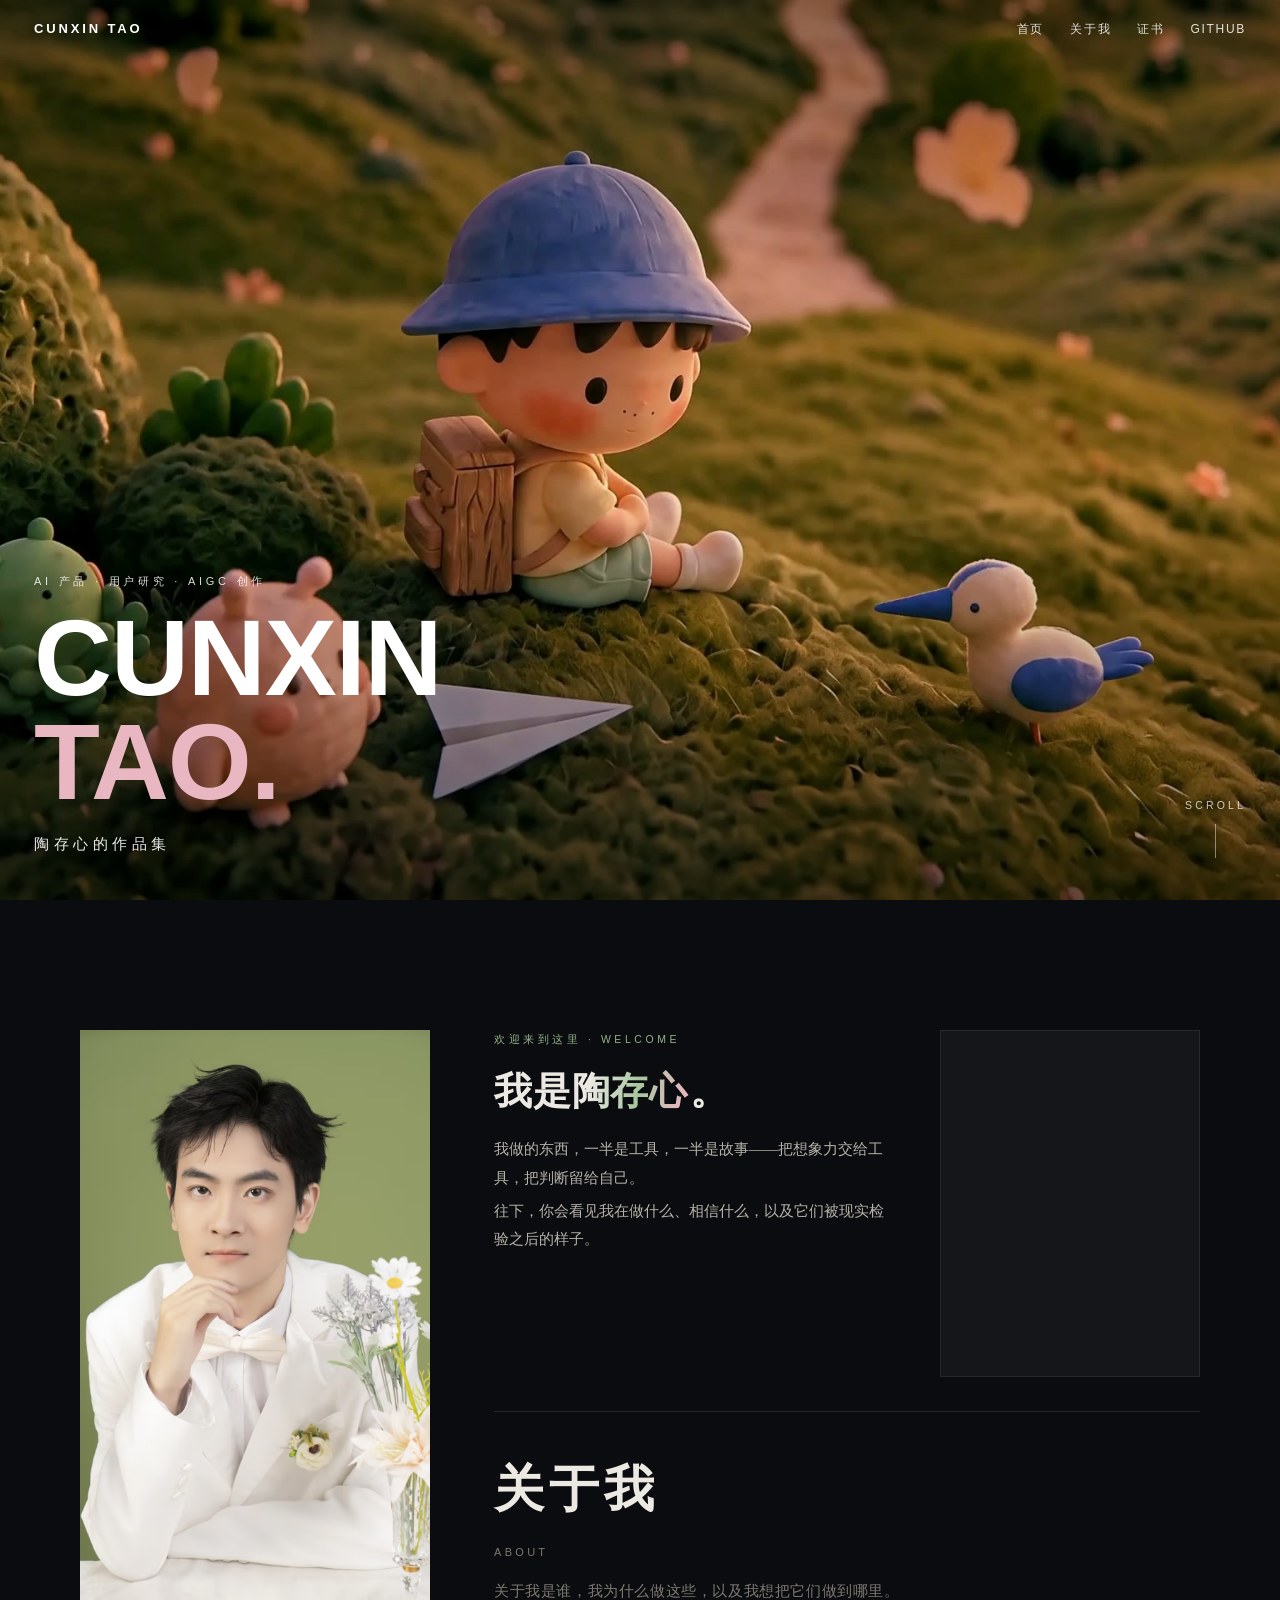
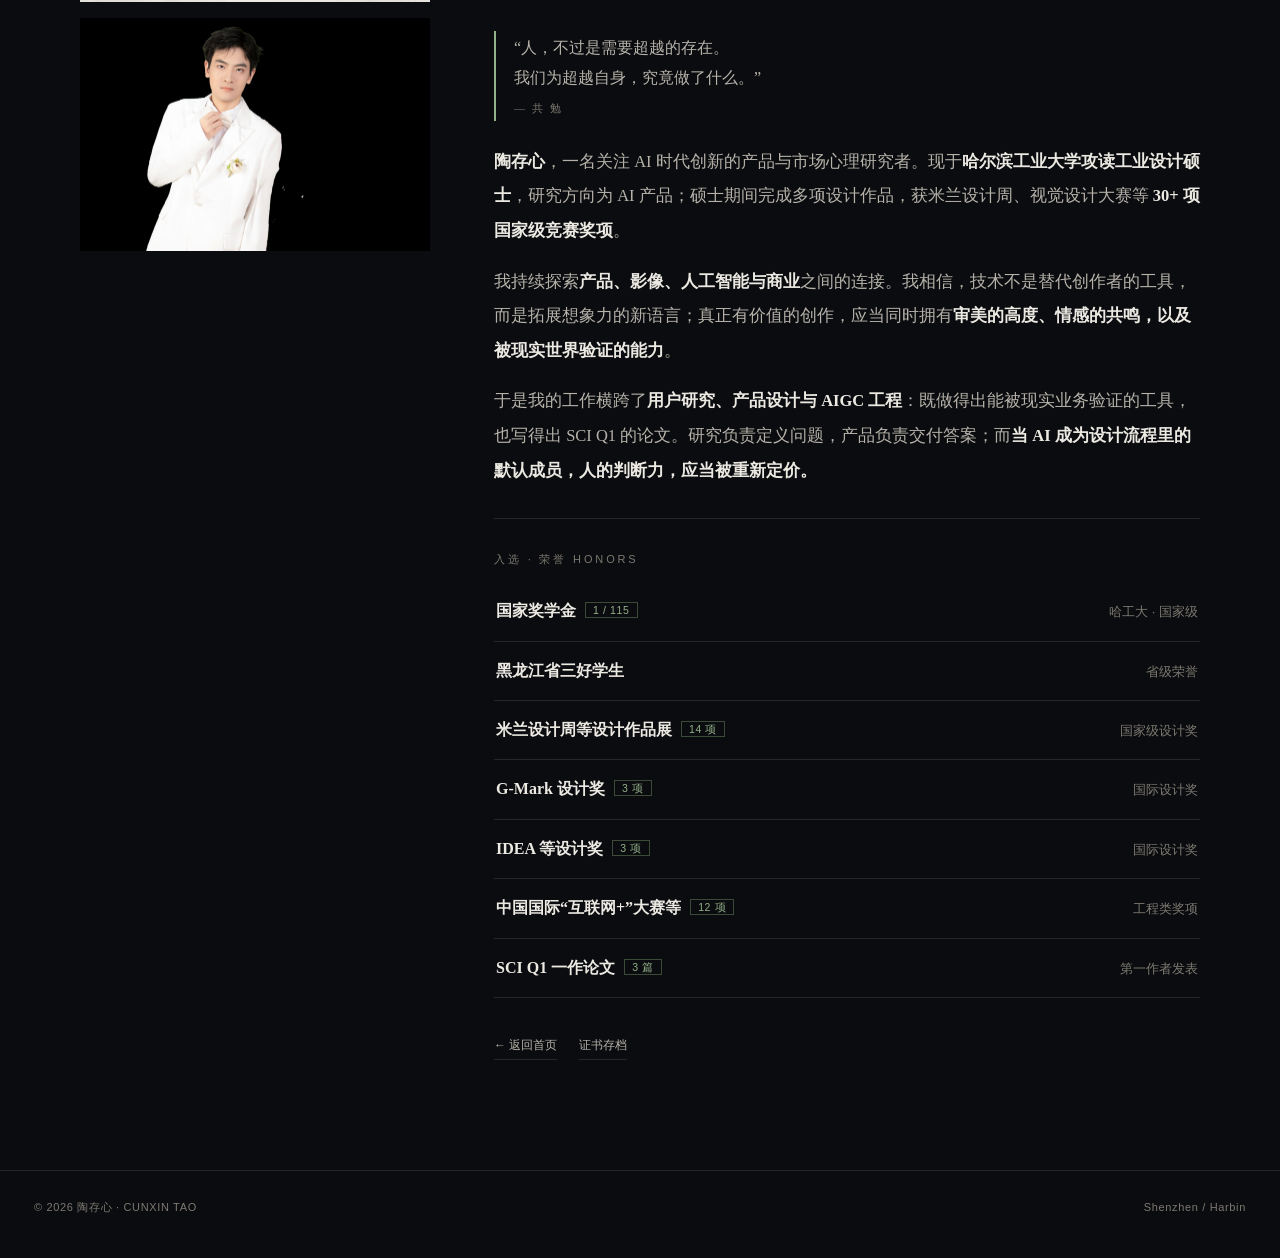
==== about.html @ a313ddc1 "Artistic welcome typography with gradient name" ====
<!DOCTYPE html>
<html lang="zh-CN">
<head>
<meta charset="UTF-8">
<meta name="viewport" content="width=device-width, initial-scale=1.0">
<title>陶存心的作品集 · CUNXIN TAO</title>
<meta name="description" content="陶存心 · AI 产品 · 用户研究 · AIGC 创作 — 哈工大工业设计硕士在读 · 腾讯 IEG">
<style>
  :root {
    --bg: #0b0c0f;
    --ink: #ece9e3;
    --soft: #b6b2aa;
    --muted: #7d7971;
    --line: #26262b;
    --green: #93b189;
    --pink: #e9b7c1;
    --serif: "Noto Serif SC", "Songti SC", "STSong", "SimSun", serif;
    --sans: -apple-system, BlinkMacSystemFont, "Segoe UI", "Helvetica Neue", "PingFang SC", "Microsoft YaHei", sans-serif;
  }
  * { margin:0; padding:0; box-sizing:border-box; }
  html { scroll-behavior:smooth; }
  body { background: var(--bg); color: var(--ink); font-family: var(--serif); font-size: 15px; line-height: 1.9; -webkit-font-smoothing: antialiased; }
  a { color: inherit; text-decoration: none; }
  img { display:block; max-width:100%; }

  /* ---------- 导航 ---------- */
  .nav {
    position: fixed; top:0; left:0; right:0; z-index: 50;
    display:flex; align-items:center; justify-content:space-between;
    padding: 0 34px; height: 58px;
    color: #fff; transition: background .35s, color .35s, box-shadow .35s;
  }
  .nav .logo { font-family: var(--sans); font-size: 13px; font-weight: 700; letter-spacing: .22em; }
  .nav .menu { display:flex; gap: 26px; font-family: var(--sans); font-size: 12px; letter-spacing: .14em; }
  .nav .menu a { opacity:.85; transition: opacity .2s; }
  .nav .menu a:hover { opacity:1; }
  .nav.solid { background: rgba(11,12,15,.86); color: #fff; box-shadow: 0 1px 0 var(--line); backdrop-filter: blur(8px); }

  /* ---------- 封面 ---------- */
  .cover { position: relative; height: 100vh; min-height: 560px; overflow: hidden; background: #101210; }
  .cover video { position:absolute; inset:0; width:100%; height:100%; object-fit:cover; }
  .cover .scrim { position:absolute; inset:0; background: linear-gradient(180deg, rgba(0,0,0,.34) 0%, rgba(0,0,0,0) 30%, rgba(0,0,0,0) 55%, rgba(0,0,0,.44) 100%); }
  .cover-inner { position:absolute; left: 34px; bottom: 42px; color:#fff; z-index:2; }
  .cover-kicker { font-family: var(--sans); font-size: 11px; letter-spacing: .34em; opacity:.85; margin-bottom: 14px; }
  .cover-name { font-family: var(--sans); font-weight: 900; font-size: clamp(52px, 9vw, 108px); line-height: .96; letter-spacing: -.01em; text-transform: uppercase; }
  .cover-name .l2 { display:block; color: var(--pink); }
  .cover-sub { font-family: var(--serif); font-size: 15px; letter-spacing: .3em; margin-top: 16px; opacity:.92; }
  .cover-scroll {
    position:absolute; right: 34px; bottom: 42px; z-index:2; color:#fff;
    font-family: var(--sans); font-size: 10.5px; letter-spacing: .3em; opacity:.75;
    display:flex; flex-direction:column; align-items:center; gap:8px;
  }
  .cover-scroll::after { content:""; width:1px; height:34px; background:rgba(255,255,255,.6); animation: drop 1.8s ease-in-out infinite; }
  @keyframes drop { 0%{transform:scaleY(.2);transform-origin:top} 50%{transform:scaleY(1)} 100%{transform:scaleY(.2);transform-origin:bottom} }

  /* ---------- 关于区 ---------- */
  .about { padding: 130px 48px 110px; }
  .wrap { max-width: 1120px; margin: 0 auto; display: grid; grid-template-columns: 350px 1fr; gap: 64px; align-items: start; }

  .photos { display:flex; flex-direction:column; gap: 16px; }
  .photo { width:100%; overflow:hidden; background:#15161a; }
  .photo img, .photo video { width:100%; height:100%; object-fit:cover; }
  .photo--main { aspect-ratio: 3 / 4.9; }
  .photo--sub { aspect-ratio: 3 / 2; }
  .photo--slot { aspect-ratio: 3 / 3.6; border:1px dashed #34353c; background:#121317;
    display:flex; flex-direction:column; align-items:center; justify-content:center; gap:6px; color:var(--muted); }
  .photo--slot .plus { font-family: var(--sans); font-size: 22px; font-weight:300; color:#565a63; }
  .photo--slot .tip { font-family: var(--sans); font-size: 10px; letter-spacing:.16em; }

  .intro-top { display:flex; gap:44px; align-items:flex-start; margin-bottom: 34px; }
  .figure { width:260px; aspect-ratio:3/4; object-fit:cover; flex-shrink:0;
    border:1px solid var(--line); background:#15161a; display:block; }
  .avatar { width: 260px; flex-shrink:0; border:1px solid var(--line); background:#15161a; }
  video.avatar { display:block; aspect-ratio:3/4; object-fit:cover; }
  .welcome { font-family:var(--serif); color:var(--ink); }
  .welcome .hi { font-family:var(--sans); font-size:10.5px; letter-spacing:.34em;
    color:var(--green); margin-bottom:18px; }
  .welcome .me { font-size:clamp(28px,3vw,38px); font-weight:700; line-height:1.25;
    letter-spacing:.02em; margin-bottom:20px; }
  .welcome .me .name {
    background:linear-gradient(100deg,#ece9e3 15%,#a8c69e 55%,#e9b7c1 95%);
    -webkit-background-clip:text; background-clip:text;
    -webkit-text-fill-color:transparent; color:transparent; padding-right:2px; }
  .brief { margin-top:10px; font-size: 14.5px; color: var(--soft); line-height: 1.95; }
  .brief + .brief { margin-top: 5px; }

  .rule { border:0; border-top:1px solid var(--line); margin: 30px 0; }

  .about-title { font-size: 50px; font-weight:700; letter-spacing:.1em; }
  .about-sub { font-family:var(--sans); font-size:11px; letter-spacing:.3em; color:var(--muted); text-transform:uppercase; margin-top:5px; }
  .about-lede { font-size: 15px; color: var(--muted); letter-spacing: .04em; margin-top: 14px; }
  .quote { margin: 26px 0 24px; padding: 2px 0 2px 18px; border-left:2px solid var(--green); color: var(--soft); font-size: 16px; line-height: 1.85; }
  .quote small { display:block; margin-top:6px; font-size:11px; letter-spacing:.2em; color:var(--muted); }
  .body p { font-size: 16.5px; color: var(--soft); line-height: 2.1; }
  .body p + p { margin-top: 16px; }
  .body strong { font-weight:700; color: var(--ink); }

  .honors-head { font-family:var(--sans); font-size:11px; letter-spacing:.26em; color:var(--muted); margin-bottom:12px; }
  .honor { display:flex; justify-content:space-between; align-items:baseline; gap:18px; padding:14px 2px; border-bottom:1px solid var(--line); font-size:16px; }
  .honor:first-of-type { border-top:1px solid var(--line); }
  .honor .name b { font-weight:700; }
  .honor .name small { font-family:var(--sans); font-size:10.5px; color:var(--green); border:1px solid #3c4a38; padding:1px 7px; margin-left:9px; letter-spacing:.06em; vertical-align:2px; white-space:nowrap; }
  .honor .meta { font-family:var(--sans); font-size:13px; color:var(--muted); white-space:nowrap; }

  .links { margin-top: 36px; display:flex; gap:22px; font-family:var(--sans); font-size:12px; }
  .links a { color:var(--soft); border-bottom:1px solid var(--line); padding-bottom:2px; transition:color .2s,border-color .2s; }
  .links a:hover { color:var(--green); border-color:var(--green); }

  footer { padding: 26px 34px 40px; font-family:var(--sans); font-size:11px; color:var(--muted);
    display:flex; justify-content:space-between; letter-spacing:.06em; border-top:1px solid var(--line); }

  @media (max-width: 860px) {
    .wrap { grid-template-columns: 1fr; }
    .photos { flex-direction:row; }
    .photos .photo, .photos .photo--slot { flex:1; }
    .nav { padding: 0 20px; }
    .cover-inner { left:20px; bottom:34px; }
    .cover-scroll { display:none; }
    footer { flex-direction:column; gap:6px; }
  }
</style>
</head>
<body>

<!-- 导航 -->
<nav class="nav" id="nav">
  <a class="logo" href="#top">CUNXIN TAO</a>
  <div class="menu">
    <a href="index.html">首页</a>
    <a href="#about">关于我</a>
    <a href="certificates/">证书</a>
    <a href="https://github.com/cunxintao-hub" target="_blank" rel="noopener">GITHUB</a>
  </div>
</nav>

<!-- 封面：全屏视频 -->
<header class="cover" id="top">
  <video src="assets/hero.mp4" poster="assets/hero-poster.jpg" autoplay muted loop playsinline preload="metadata"></video>
  <div class="scrim"></div>
  <div class="cover-inner">
    <p class="cover-kicker">AI 产品 · 用户研究 · AIGC 创作</p>
    <h1 class="cover-name">Cunxin<span class="l2">Tao.</span></h1>
    <p class="cover-sub">陶存心的作品集</p>
  </div>
  <div class="cover-scroll">SCROLL</div>
</header>

<!-- 关于我 -->
<section class="about" id="about">
  <div class="wrap">

    <!-- 左：窄图列 -->
    <aside class="photos">
      <figure class="photo photo--main">
        <img src="assets/about-portrait.jpg?v=2" alt="陶存心">
      </figure>
      <figure class="photo photo--sub">
        <img src="assets/about-portrait-2.jpg" alt="陶存心">
      </figure>
    </aside>

    <!-- 右：内容 -->
    <main>
      <div class="intro-top">
        <div class="welcome">
          <p class="hi">欢迎来到这里 · WELCOME</p>
          <p class="me">我是<span class="name">陶存心</span>。</p>
          <p class="brief">我做的东西，一半是工具，一半是故事——把想象力交给工具，把判断留给自己。</p>
          <p class="brief">往下，你会看见我在做什么、相信什么，以及它们被现实检验之后的样子。</p>
        </div>
        <video class="figure" src="assets/avatar.mp4" autoplay muted loop playsinline preload="metadata"></video>
      </div>

      <hr class="rule">

      <h2 class="about-title">关于我</h2>
      <p class="about-sub">About</p>
      <p class="about-lede">关于我是谁，我为什么做这些，以及我想把它们做到哪里。</p>

      <blockquote class="quote">
        “人，不过是需要超越的存在。<br>我们为超越自身，究竟做了什么。”
        <small>— 共 勉</small>
      </blockquote>

      <div class="body">
        <p><strong>陶存心</strong>，一名关注 AI 时代创新的产品与市场心理研究者。现于<strong>哈尔滨工业大学攻读工业设计硕士</strong>，研究方向为 AI 产品；硕士期间完成多项设计作品，获米兰设计周、视觉设计大赛等 <strong>30+ 项国家级竞赛奖项</strong>。</p>
        <p>我持续探索<strong>产品、影像、人工智能与商业</strong>之间的连接。我相信，技术不是替代创作者的工具，而是拓展想象力的新语言；真正有价值的创作，应当同时拥有<strong>审美的高度、情感的共鸣，以及被现实世界验证的能力</strong>。</p>
        <p>于是我的工作横跨了<strong>用户研究、产品设计与 AIGC 工程</strong>：既做得出能被现实业务验证的工具，也写得出 SCI Q1 的论文。研究负责定义问题，产品负责交付答案；而<strong>当 AI 成为设计流程里的默认成员，人的判断力，应当被重新定价。</strong></p>
      </div>

      <hr class="rule">

      <p class="honors-head">入选 · 荣誉 HONORS</p>
      <div class="honor"><span class="name"><b>国家奖学金</b><small>1 / 115</small></span><span class="meta">哈工大 · 国家级</span></div>
      <div class="honor"><span class="name"><b>黑龙江省三好学生</b></span><span class="meta">省级荣誉</span></div>
      <div class="honor"><span class="name"><b>米兰设计周等设计作品展</b><small>14 项</small></span><span class="meta">国家级设计奖</span></div>
      <div class="honor"><span class="name"><b>G-Mark 设计奖</b><small>3 项</small></span><span class="meta">国际设计奖</span></div>
      <div class="honor"><span class="name"><b>IDEA 等设计奖</b><small>3 项</small></span><span class="meta">国际设计奖</span></div>
      <div class="honor"><span class="name"><b>中国国际“互联网+”大赛等</b><small>12 项</small></span><span class="meta">工程类奖项</span></div>
      <div class="honor"><span class="name"><b>SCI Q1 一作论文</b><small>3 篇</small></span><span class="meta">第一作者发表</span></div>

      <div class="links">
        <a href="index.html">← 返回首页</a>
        <a href="certificates/">证书存档</a>
      </div>
    </main>
  </div>
</section>

<footer>
  <span>© 2026 陶存心 · CUNXIN TAO</span>
  <span>Shenzhen / Harbin</span>
</footer>

<script>
  // 封面滚动后导航变实色
  var nav = document.getElementById('nav');
  function onScroll() {
    var coverH = document.getElementById('top').offsetHeight - 70;
    nav.classList.toggle('solid', window.scrollY > coverH);
  }
  document.addEventListener('scroll', onScroll, { passive: true });
  onScroll();
</script>
</body>
</html>
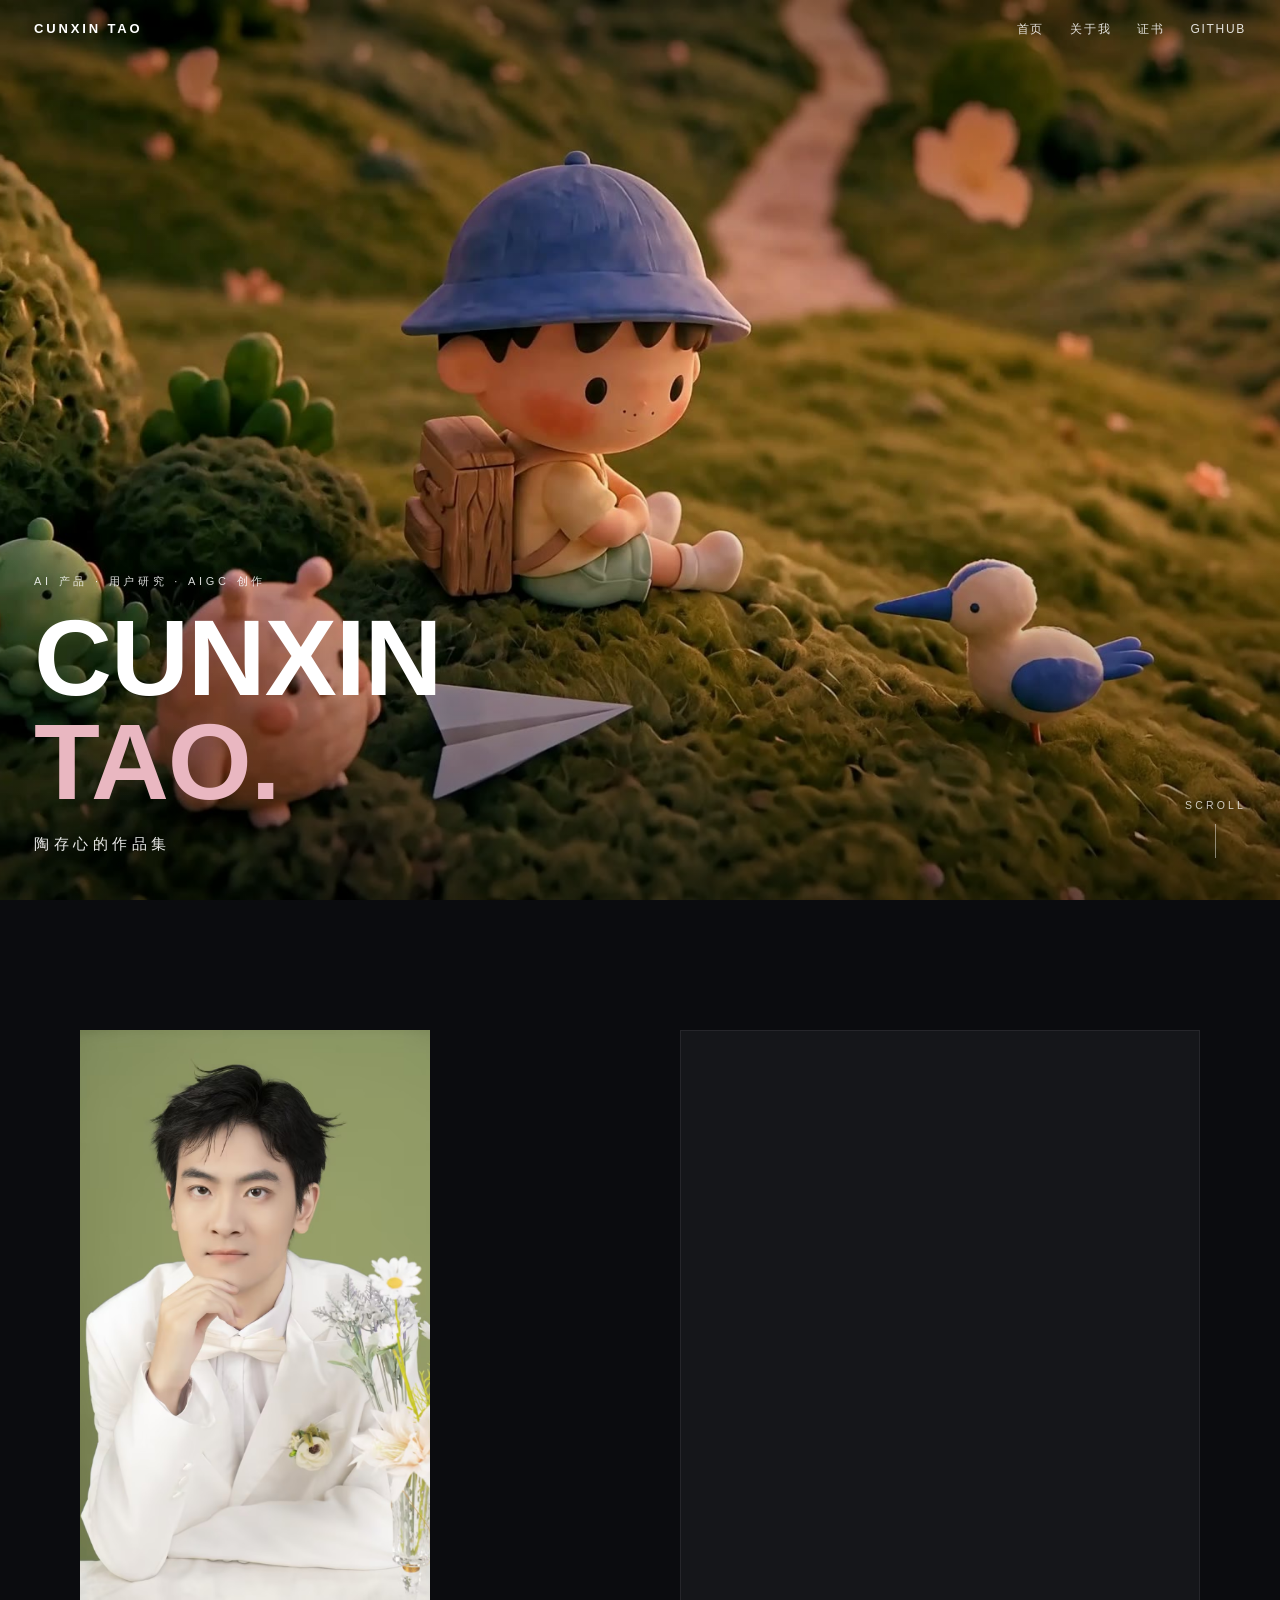
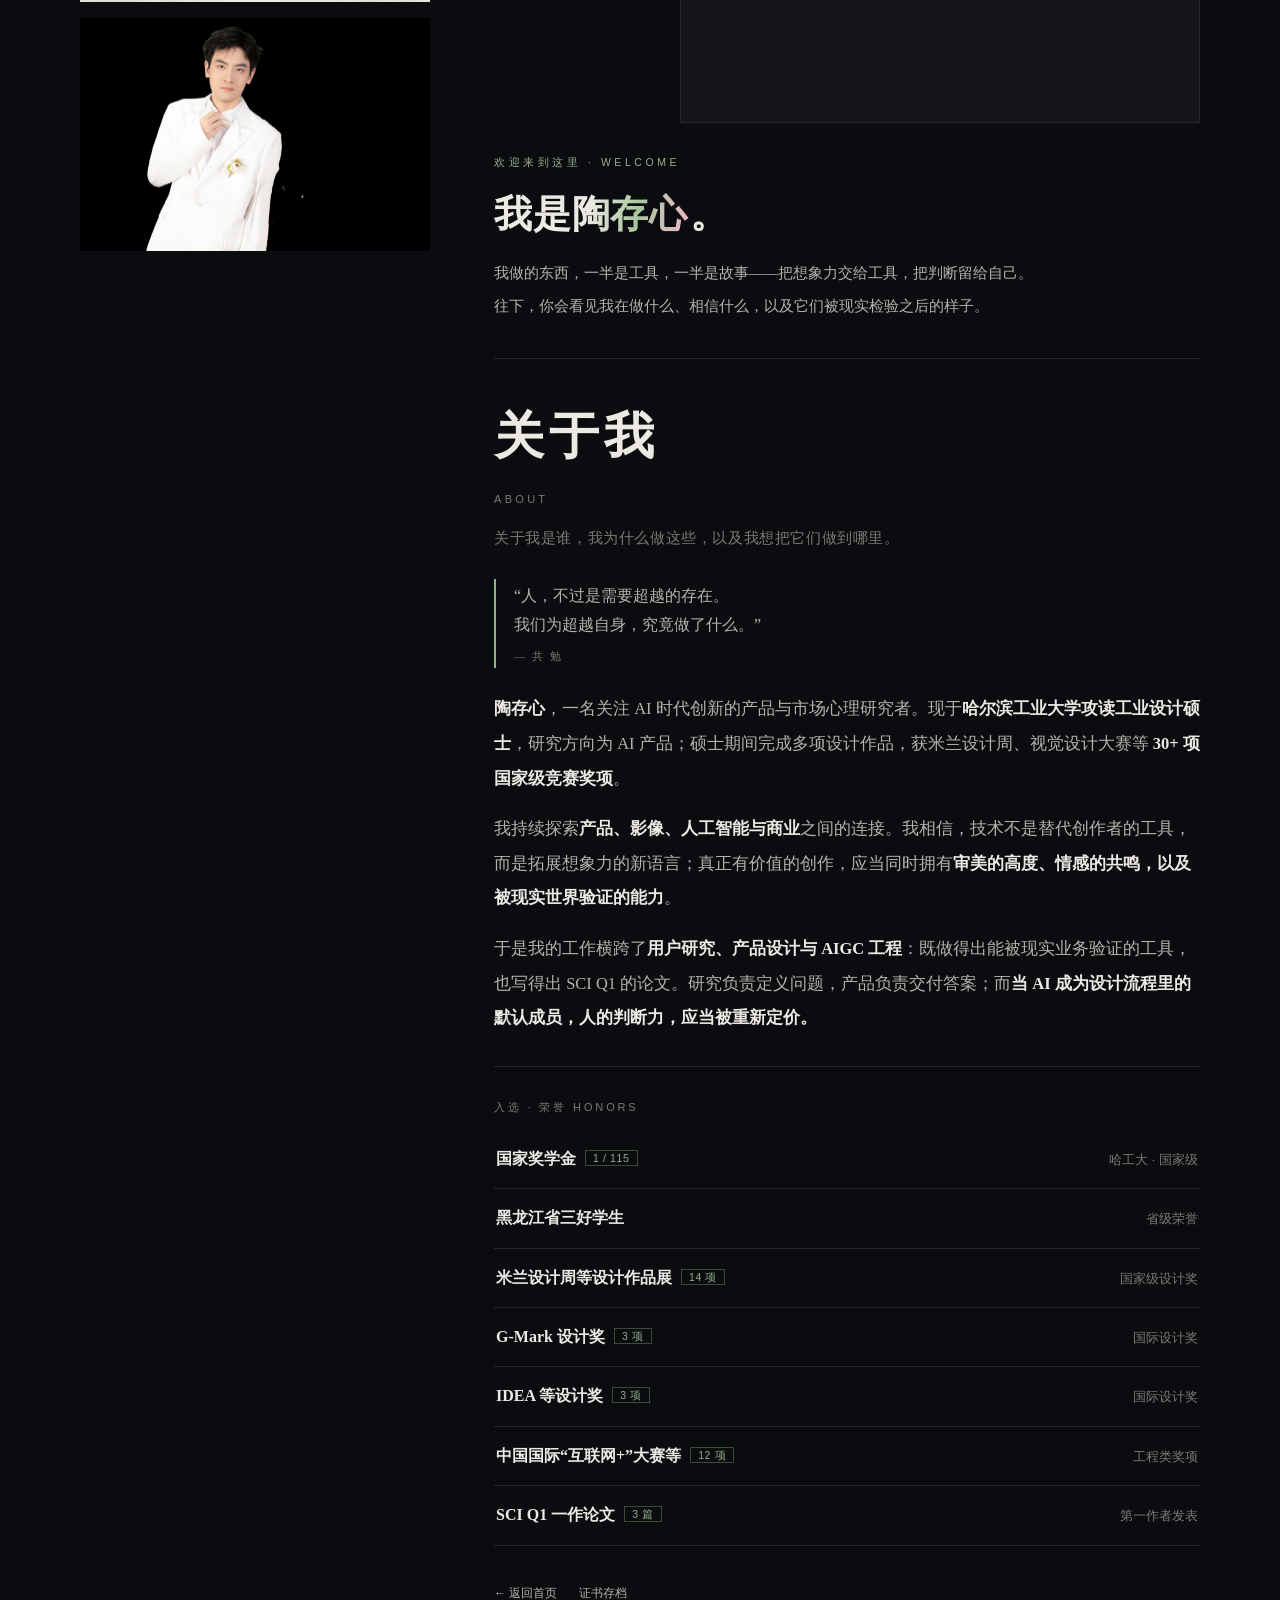
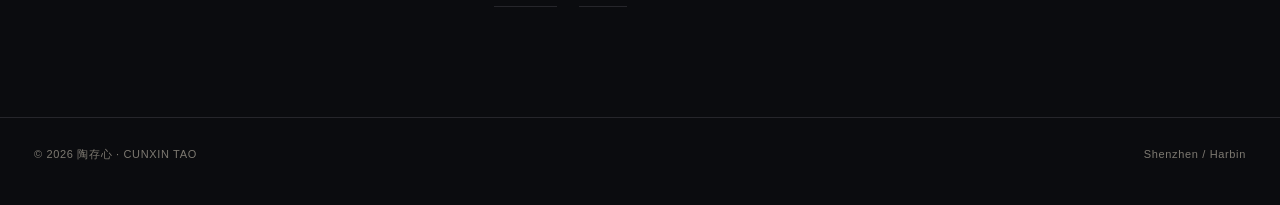
==== commit 9aeb129e: "Enlarge character video to 520px as intro visual" ====
--- a/about.html
+++ b/about.html
@@ -67,9 +67,9 @@
   .photo--slot .plus { font-family: var(--sans); font-size: 22px; font-weight:300; color:#565a63; }
   .photo--slot .tip { font-family: var(--sans); font-size: 10px; letter-spacing:.16em; }
 
-  .intro-top { display:flex; gap:44px; align-items:flex-start; margin-bottom: 34px; }
-  .figure { width:260px; aspect-ratio:3/4; object-fit:cover; flex-shrink:0;
-    border:1px solid var(--line); background:#15161a; display:block; }
+  .intro-top { display:flex; flex-direction:column; margin-bottom: 38px; }
+  .figure { width:520px; max-width:100%; align-self:flex-end; aspect-ratio:3/4; object-fit:cover;
+    border:1px solid var(--line); background:#15161a; display:block; margin-bottom:30px; }
   .avatar { width: 260px; flex-shrink:0; border:1px solid var(--line); background:#15161a; }
   video.avatar { display:block; aspect-ratio:3/4; object-fit:cover; }
   .welcome { font-family:var(--serif); color:var(--ink); }
@@ -162,13 +162,13 @@
     <!-- 右：内容 -->
     <main>
       <div class="intro-top">
+        <video class="figure" src="assets/avatar.mp4" autoplay muted loop playsinline preload="metadata"></video>
         <div class="welcome">
           <p class="hi">欢迎来到这里 · WELCOME</p>
           <p class="me">我是<span class="name">陶存心</span>。</p>
           <p class="brief">我做的东西，一半是工具，一半是故事——把想象力交给工具，把判断留给自己。</p>
           <p class="brief">往下，你会看见我在做什么、相信什么，以及它们被现实检验之后的样子。</p>
         </div>
-        <video class="figure" src="assets/avatar.mp4" autoplay muted loop playsinline preload="metadata"></video>
       </div>
 
       <hr class="rule">
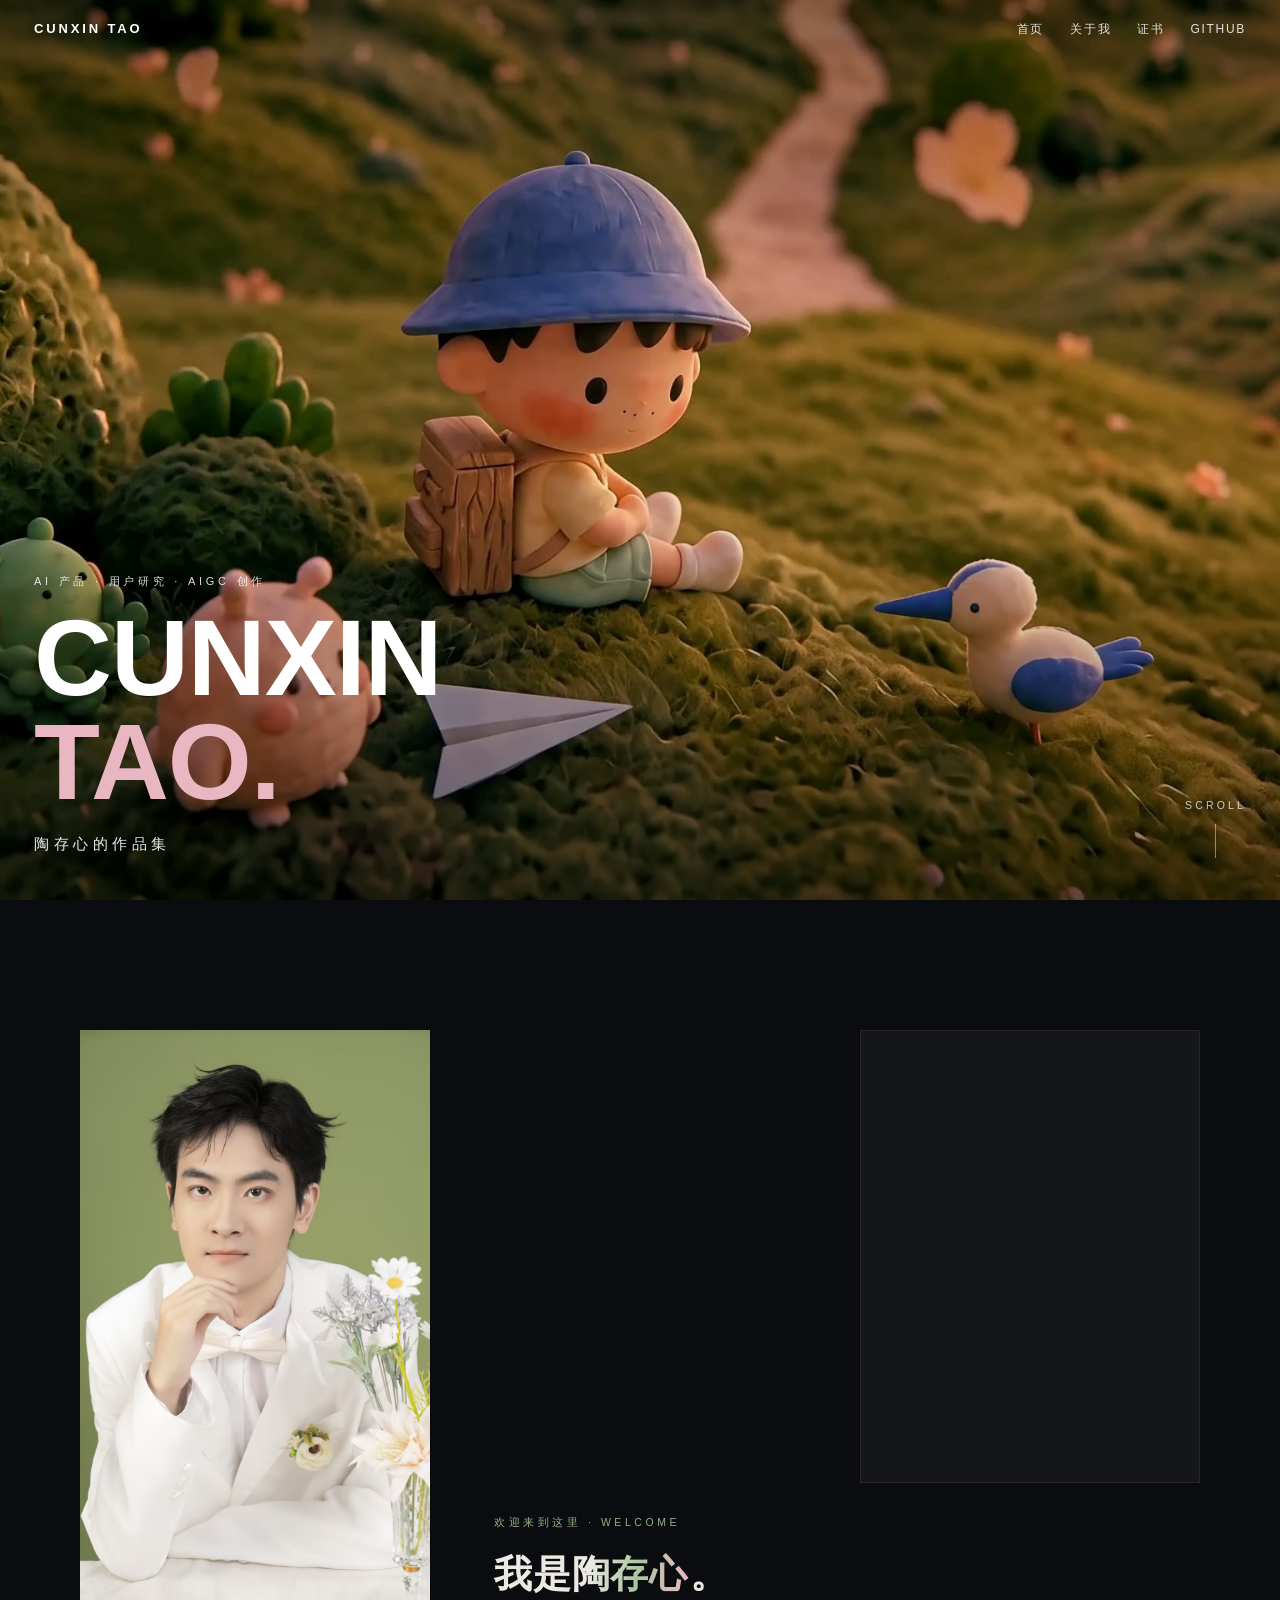
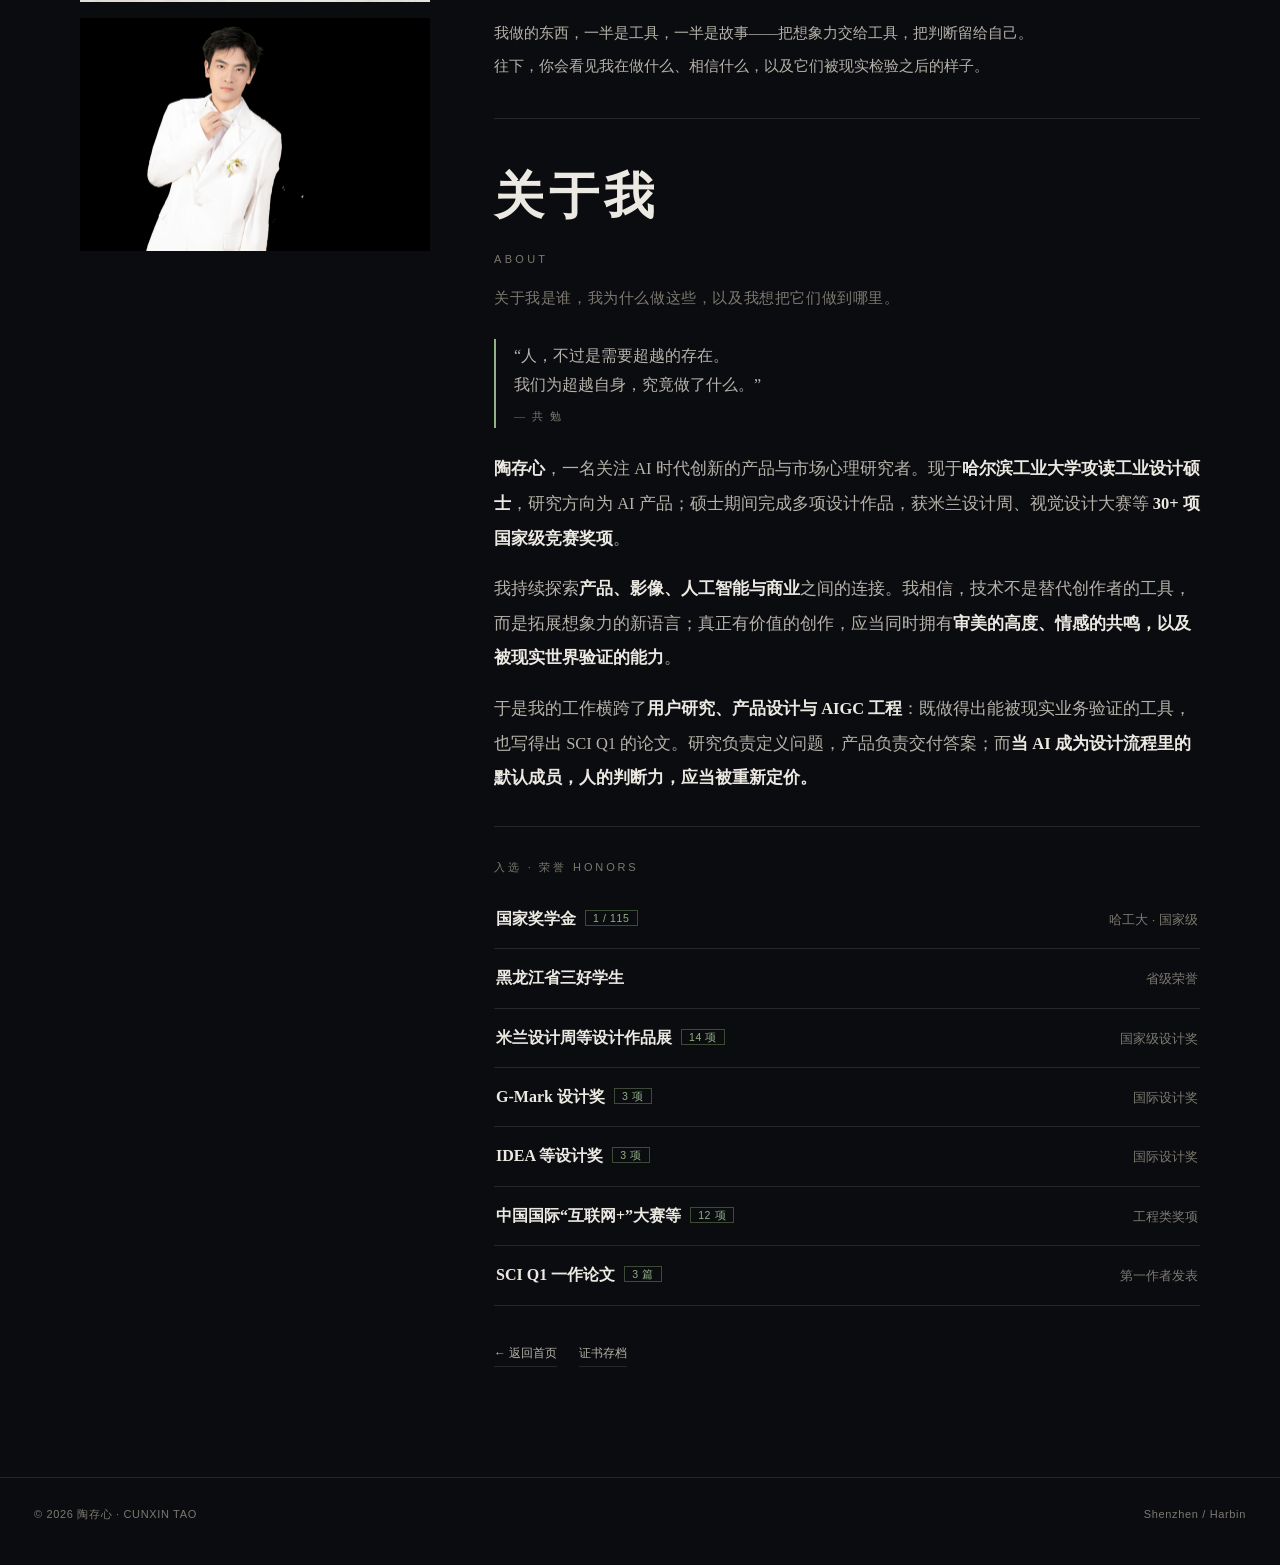
==== commit bce5f21c: "Reduce character video size to 340px" ====
--- a/about.html
+++ b/about.html
@@ -68,7 +68,7 @@
   .photo--slot .tip { font-family: var(--sans); font-size: 10px; letter-spacing:.16em; }
 
   .intro-top { display:flex; flex-direction:column; margin-bottom: 38px; }
-  .figure { width:520px; max-width:100%; align-self:flex-end; aspect-ratio:3/4; object-fit:cover;
+  .figure { width:340px; max-width:100%; align-self:flex-end; aspect-ratio:3/4; object-fit:cover;
     border:1px solid var(--line); background:#15161a; display:block; margin-bottom:30px; }
   .avatar { width: 260px; flex-shrink:0; border:1px solid var(--line); background:#15161a; }
   video.avatar { display:block; aspect-ratio:3/4; object-fit:cover; }
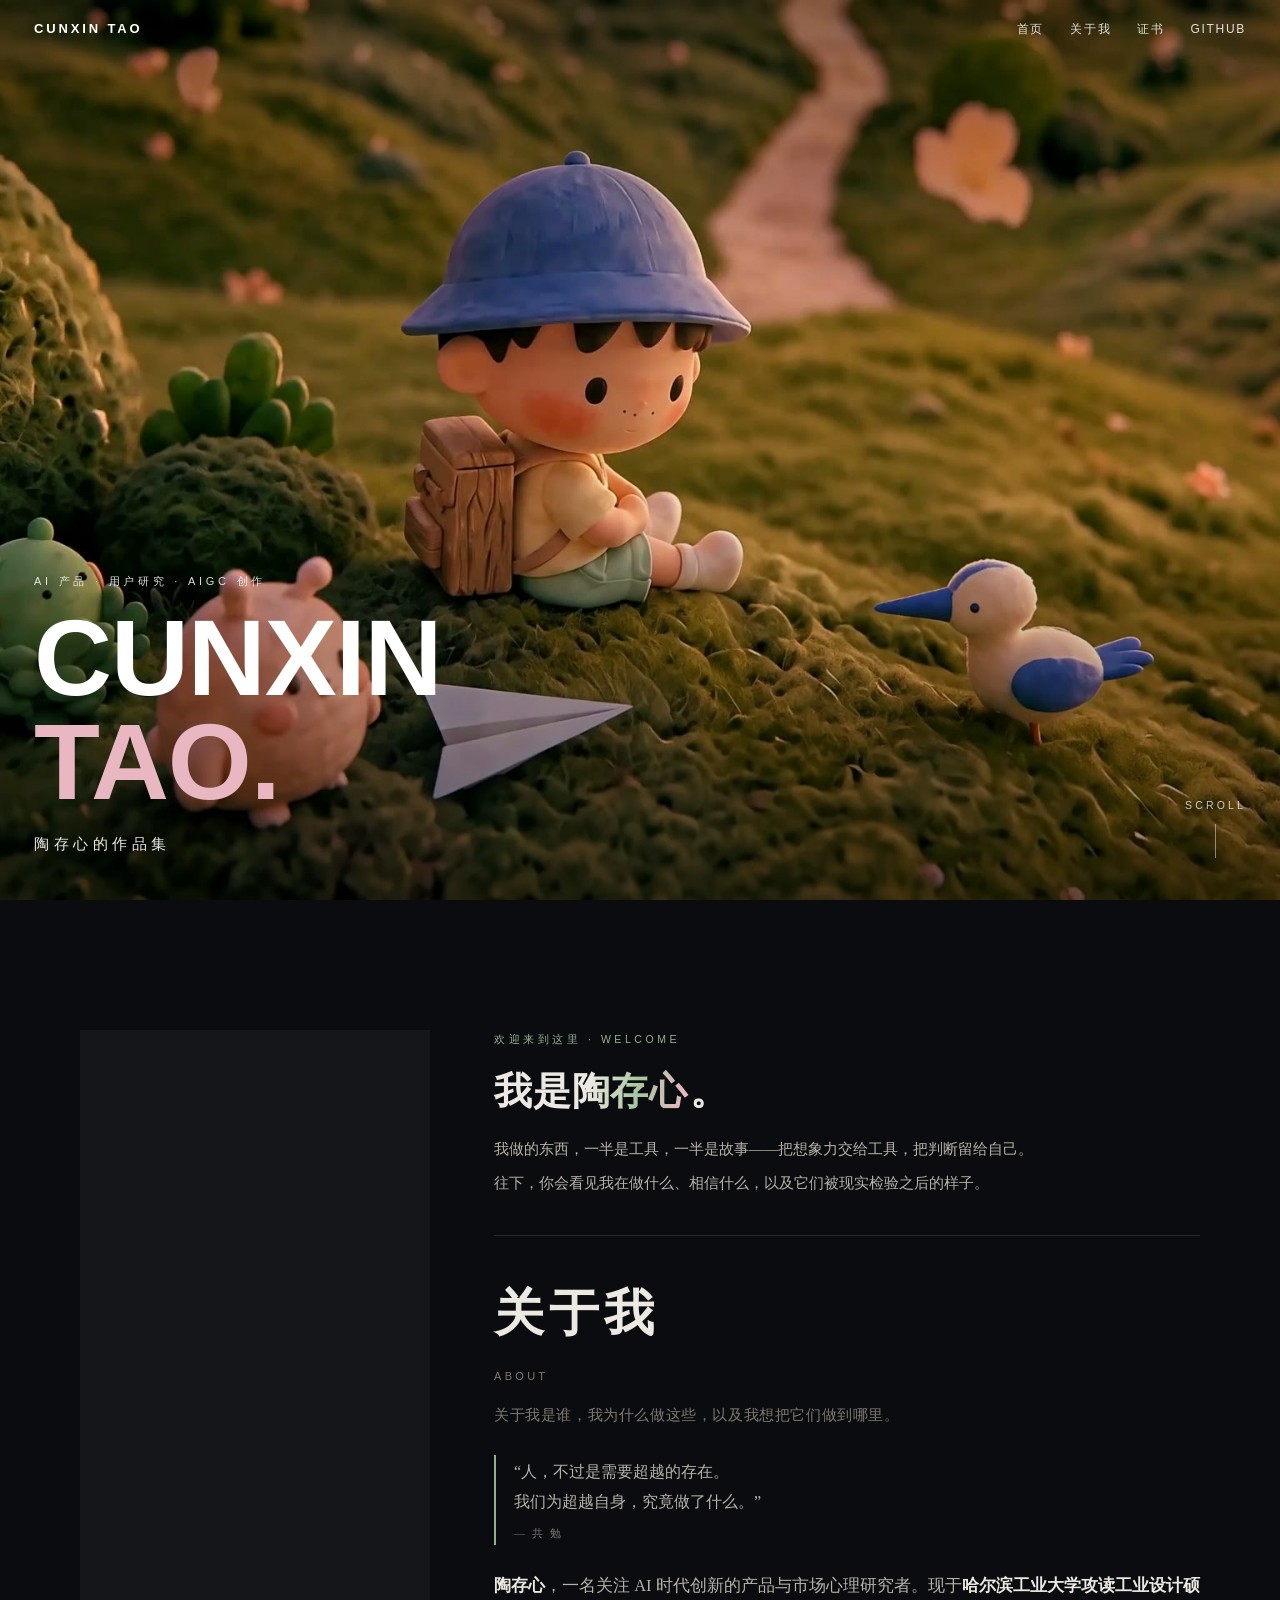
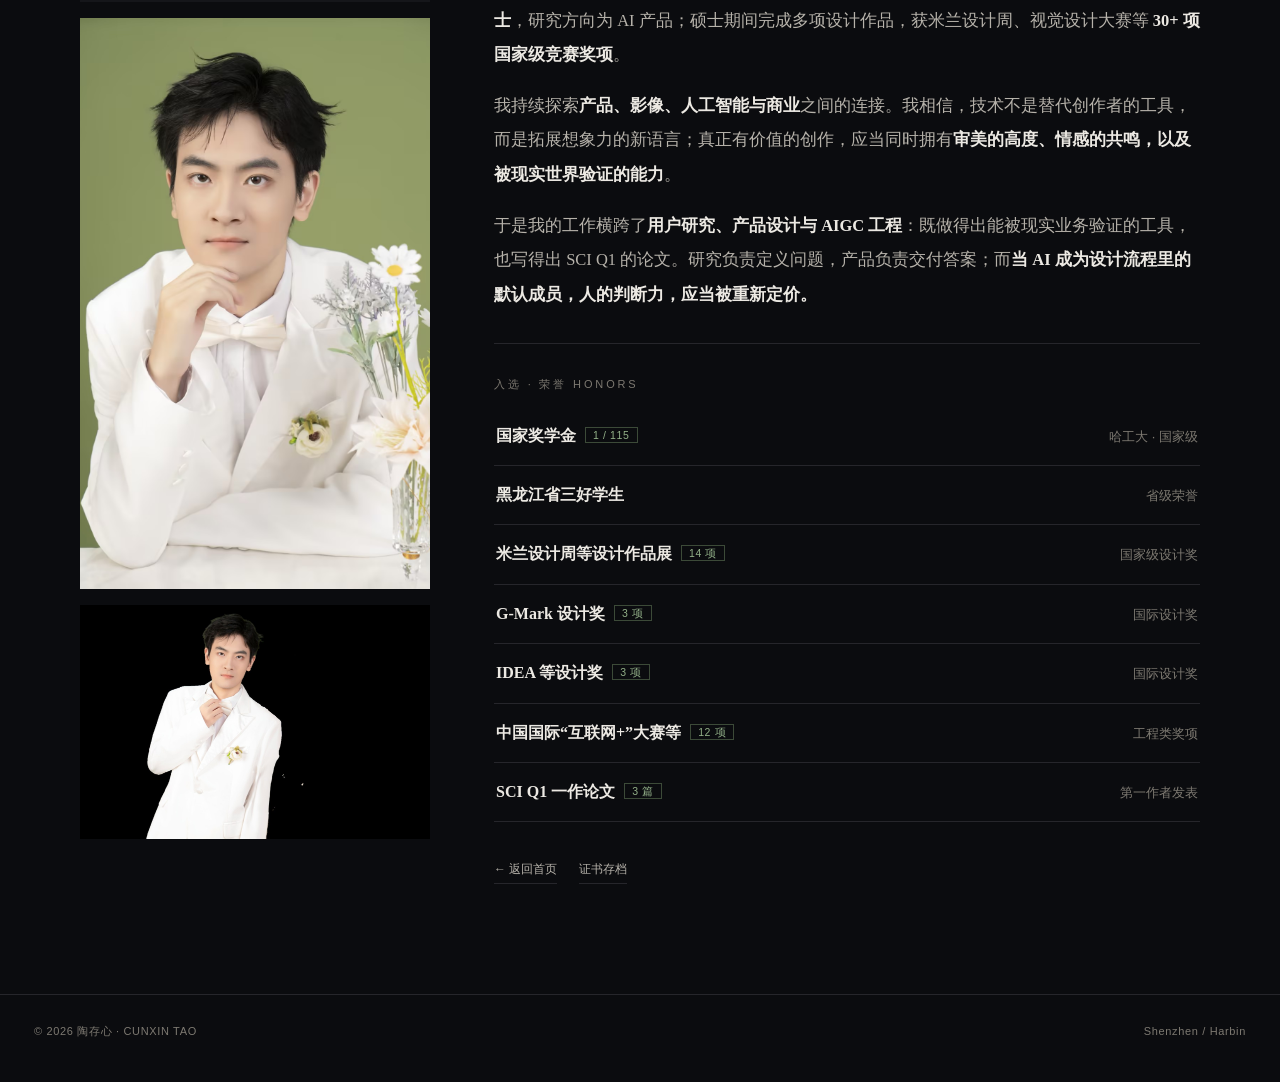
==== commit 1419e09a: "Move character video to top of left photo column" ====
--- a/about.html
+++ b/about.html
@@ -151,6 +151,7 @@
 
     <!-- 左：窄图列 -->
     <aside class="photos">
+      <video class="photo photo--main" src="assets/avatar.mp4" autoplay muted loop playsinline preload="metadata"></video>
       <figure class="photo photo--main">
         <img src="assets/about-portrait.jpg?v=2" alt="陶存心">
       </figure>
@@ -162,7 +163,6 @@
     <!-- 右：内容 -->
     <main>
       <div class="intro-top">
-        <video class="figure" src="assets/avatar.mp4" autoplay muted loop playsinline preload="metadata"></video>
         <div class="welcome">
           <p class="hi">欢迎来到这里 · WELCOME</p>
           <p class="me">我是<span class="name">陶存心</span>。</p>
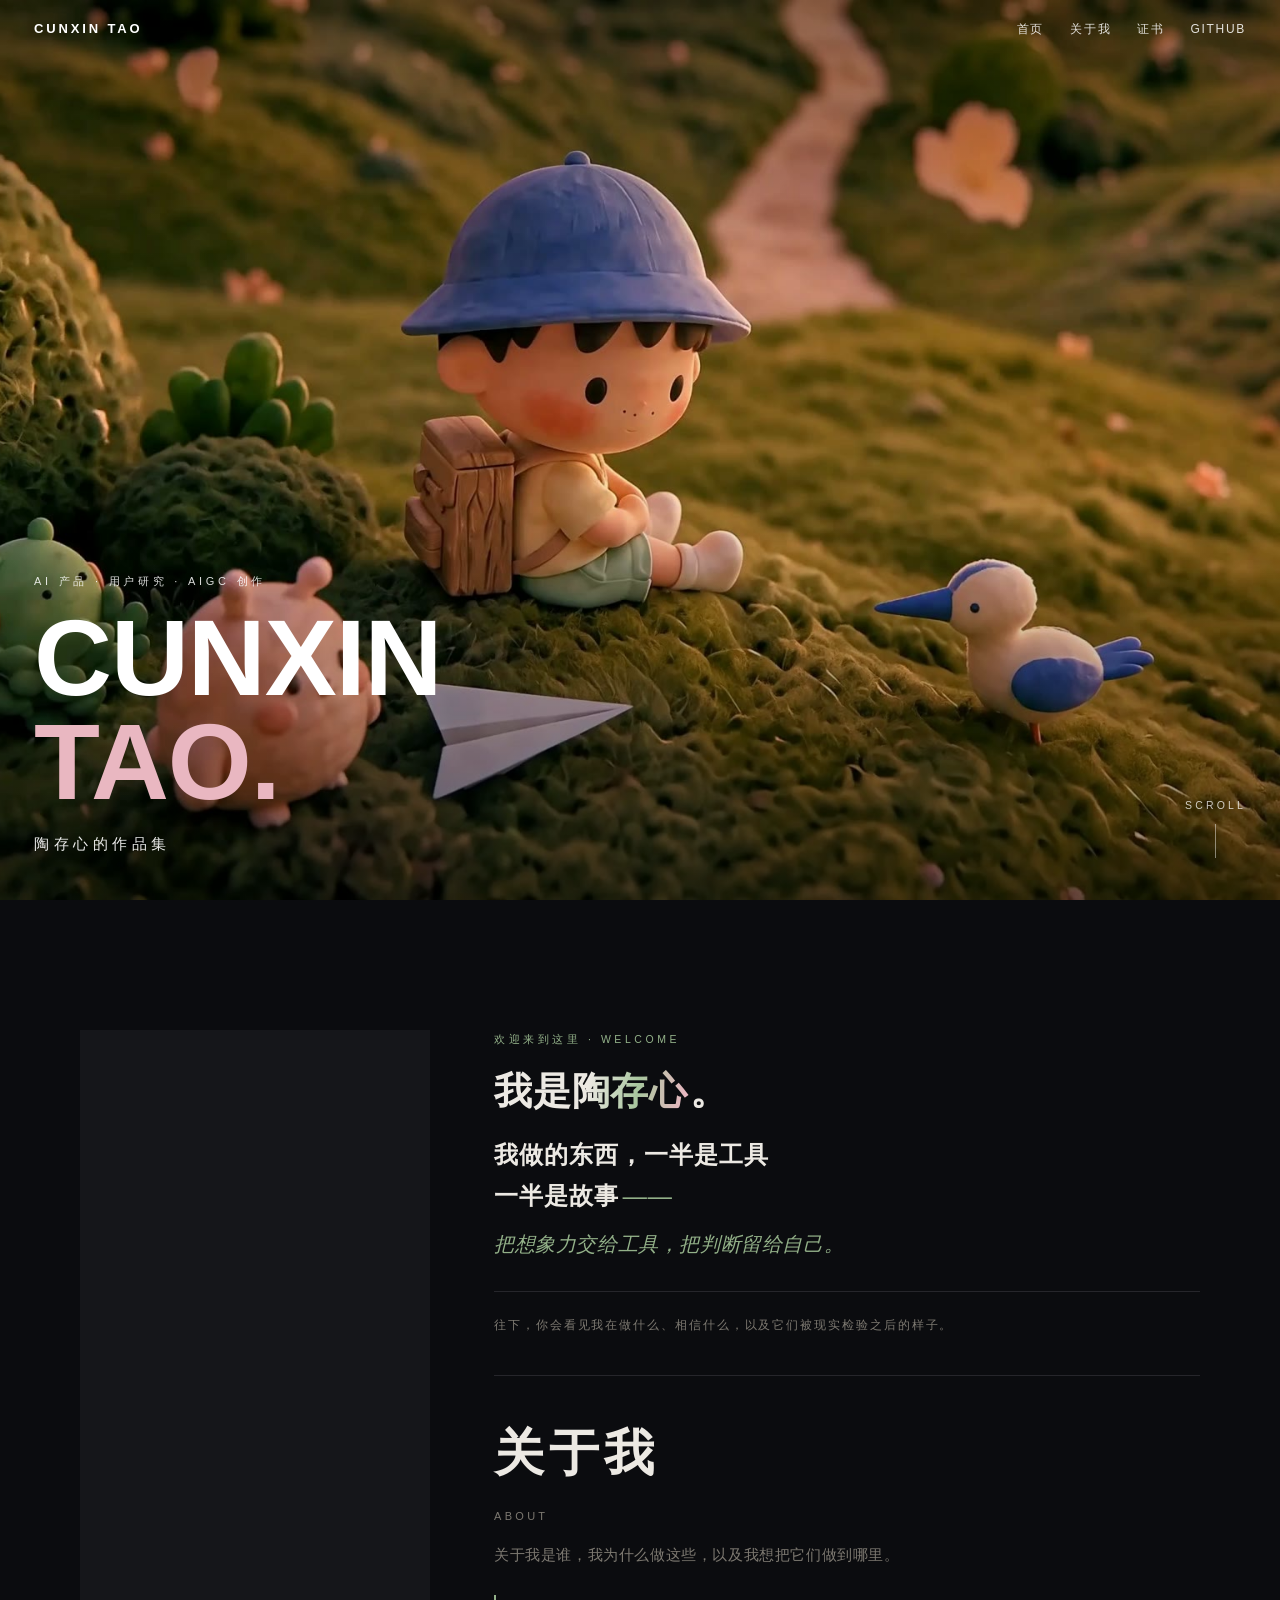
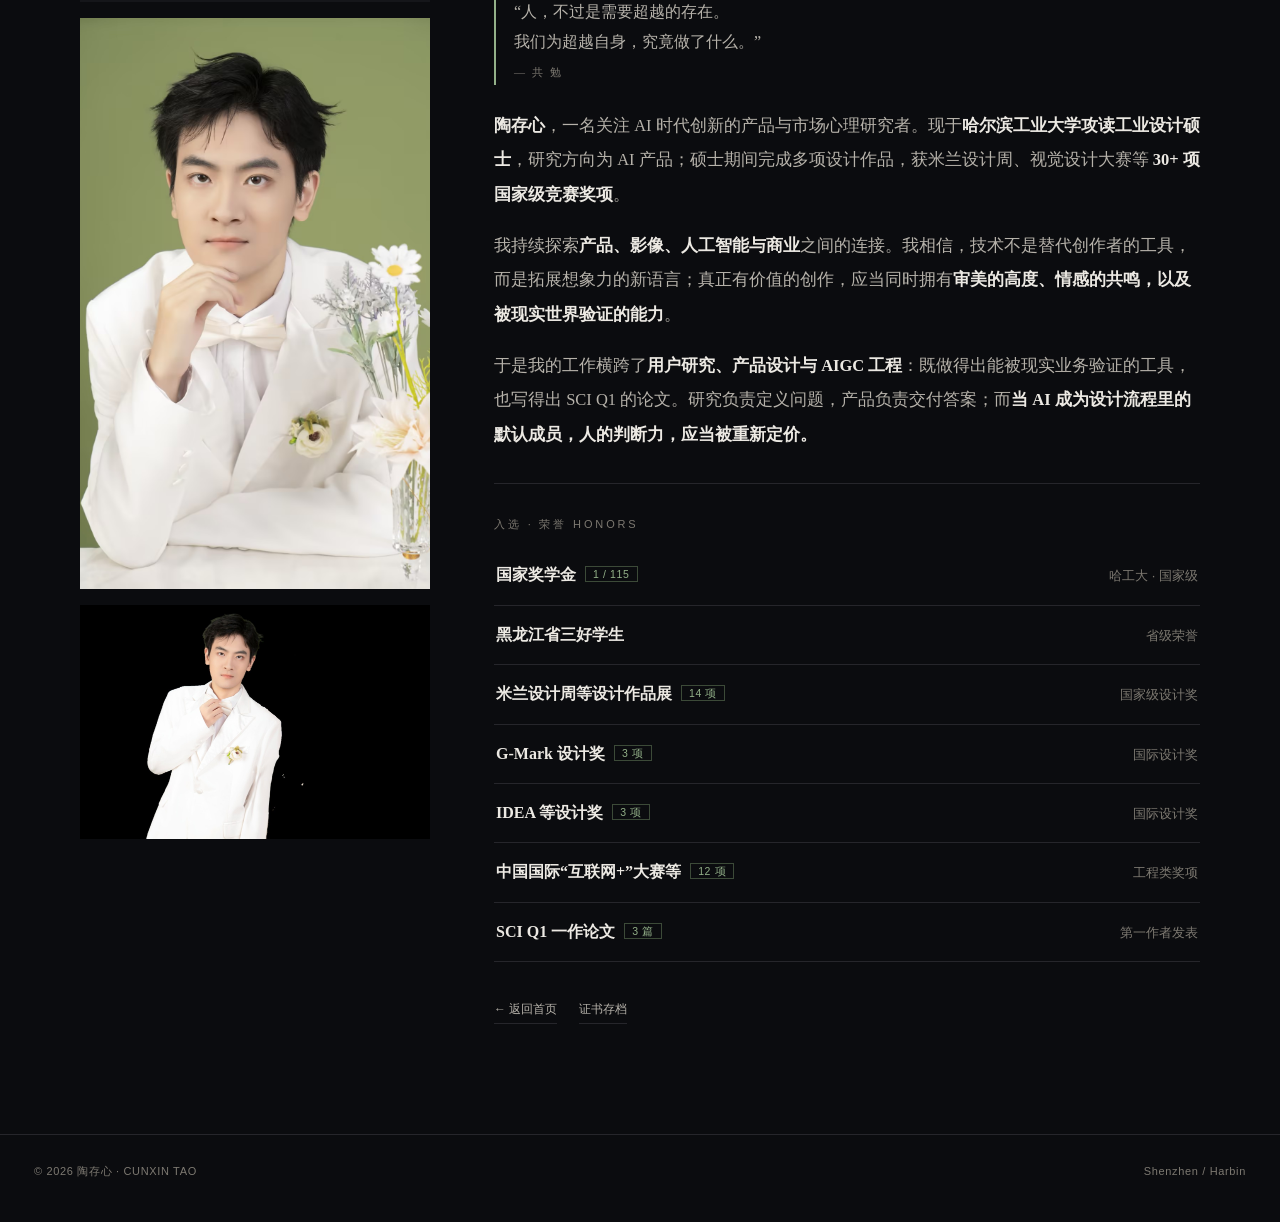
==== commit 995604ce: "Artistic typography for motto and lead line" ====
--- a/about.html
+++ b/about.html
@@ -81,6 +81,13 @@
     background:linear-gradient(100deg,#ece9e3 15%,#a8c69e 55%,#e9b7c1 95%);
     -webkit-background-clip:text; background-clip:text;
     -webkit-text-fill-color:transparent; color:transparent; padding-right:2px; }
+  .welcome .motto { font-size:clamp(19px,2vw,24px); font-weight:700; line-height:1.7;
+    letter-spacing:.04em; color:var(--ink); }
+  .welcome .motto .dash { color:var(--green); margin-left:4px; }
+  .welcome .motto2 { font-size:clamp(16px,1.6vw,20px); font-style:italic; letter-spacing:.03em;
+    color:var(--green); margin-top:8px; }
+  .welcome .lead { margin-top:28px; padding-top:22px; border-top:1px solid var(--line);
+    font-family:var(--sans); font-size:12px; letter-spacing:.16em; color:var(--muted); line-height:1.9; }
   .brief { margin-top:10px; font-size: 14.5px; color: var(--soft); line-height: 1.95; }
   .brief + .brief { margin-top: 5px; }
 
@@ -166,8 +173,9 @@
         <div class="welcome">
           <p class="hi">欢迎来到这里 · WELCOME</p>
           <p class="me">我是<span class="name">陶存心</span>。</p>
-          <p class="brief">我做的东西，一半是工具，一半是故事——把想象力交给工具，把判断留给自己。</p>
-          <p class="brief">往下，你会看见我在做什么、相信什么，以及它们被现实检验之后的样子。</p>
+          <p class="motto">我做的东西，一半是工具<br>一半是故事<span class="dash">——</span></p>
+          <p class="motto2">把想象力交给工具，把判断留给自己。</p>
+          <p class="brief lead">往下，你会看见我在做什么、相信什么，以及它们被现实检验之后的样子。</p>
         </div>
       </div>
 
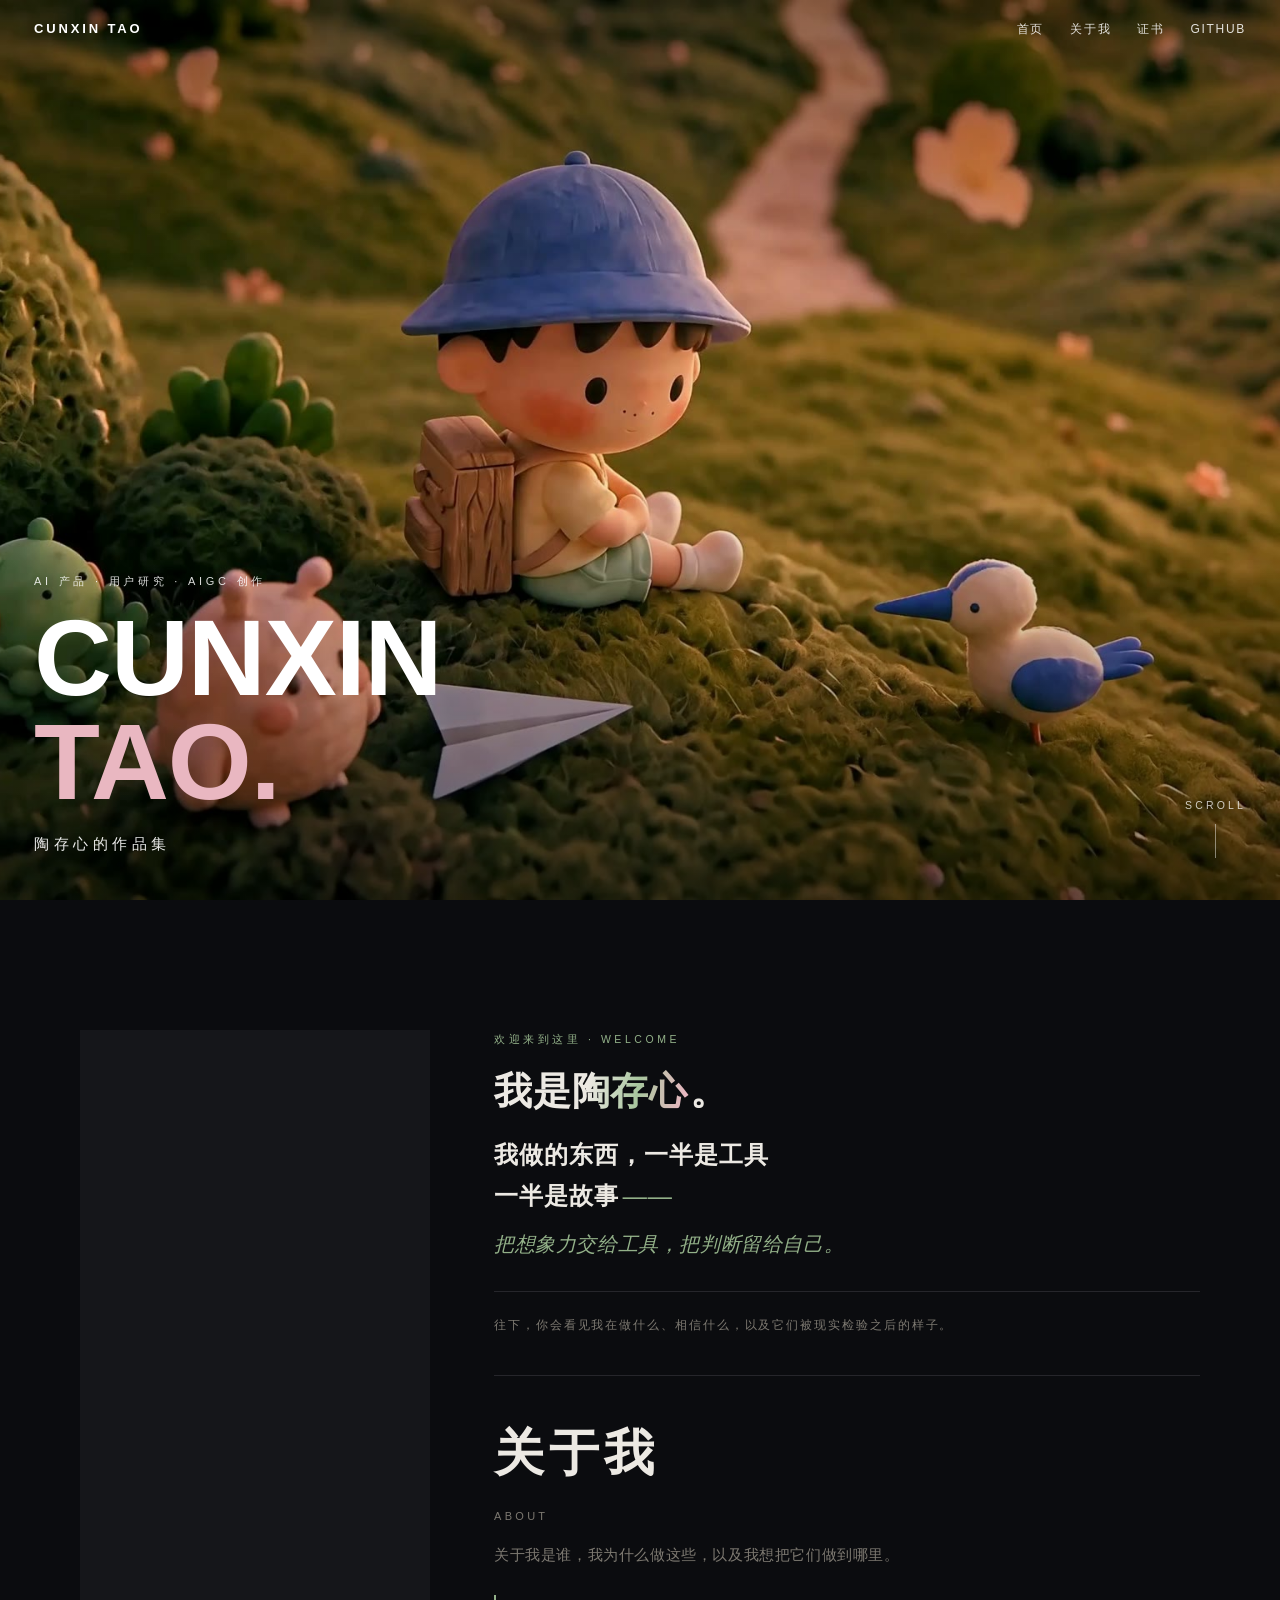
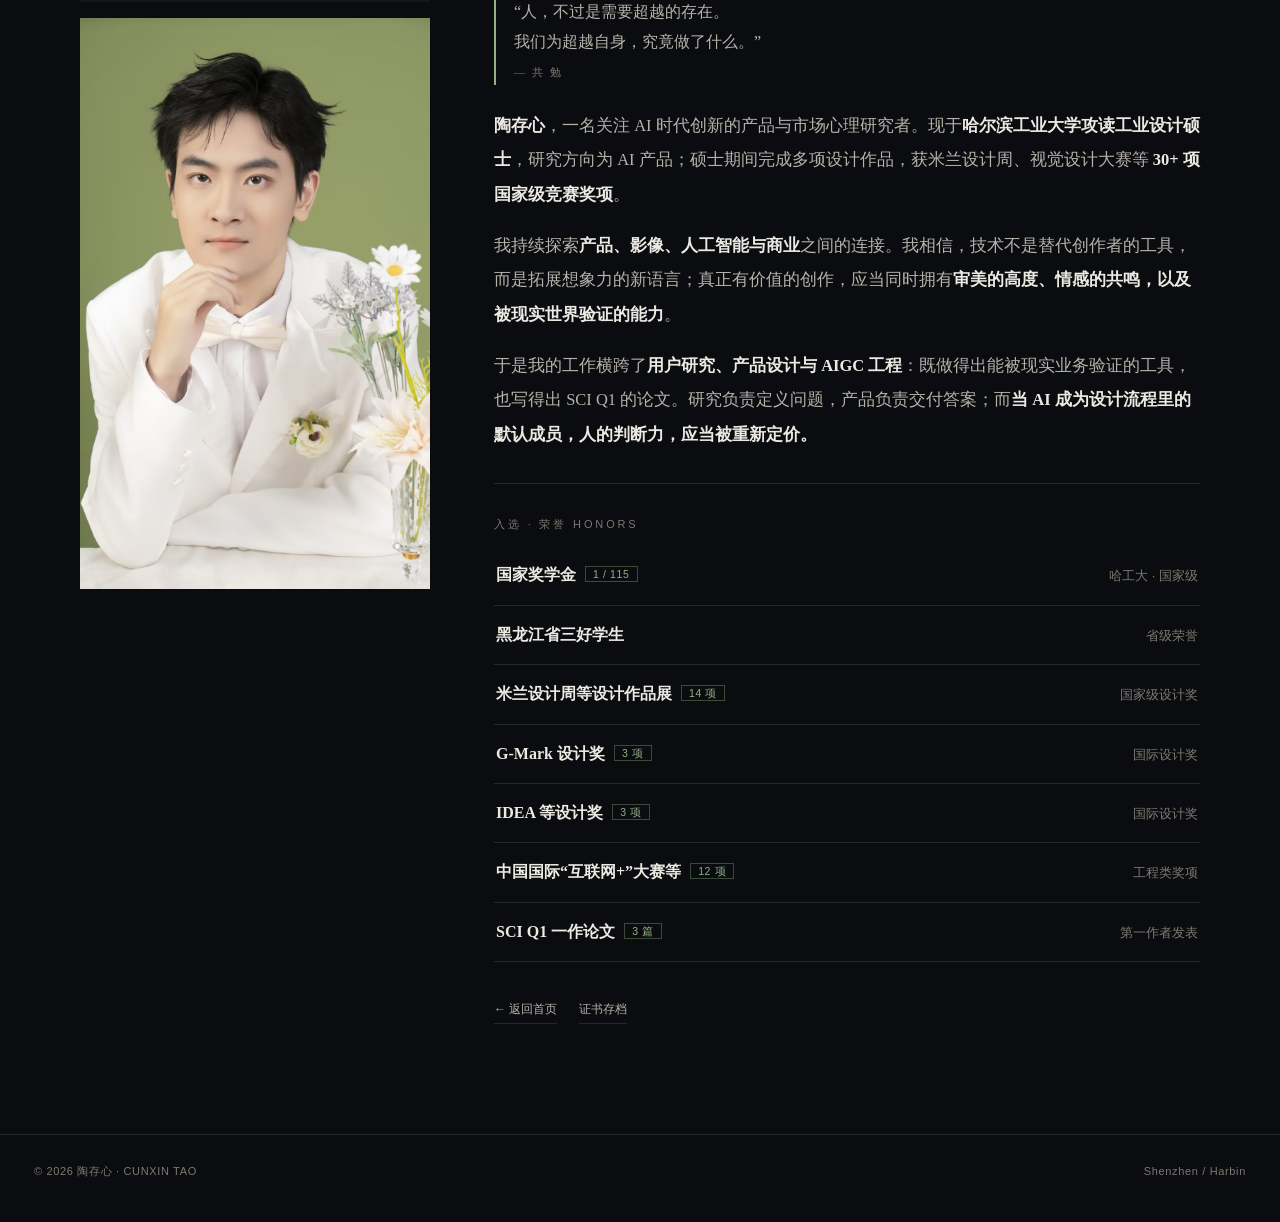
==== commit dd7f6fef: "Remove second portrait from photo column" ====
--- a/about.html
+++ b/about.html
@@ -162,9 +162,6 @@
       <figure class="photo photo--main">
         <img src="assets/about-portrait.jpg?v=2" alt="陶存心">
       </figure>
-      <figure class="photo photo--sub">
-        <img src="assets/about-portrait-2.jpg" alt="陶存心">
-      </figure>
     </aside>
 
     <!-- 右：内容 -->
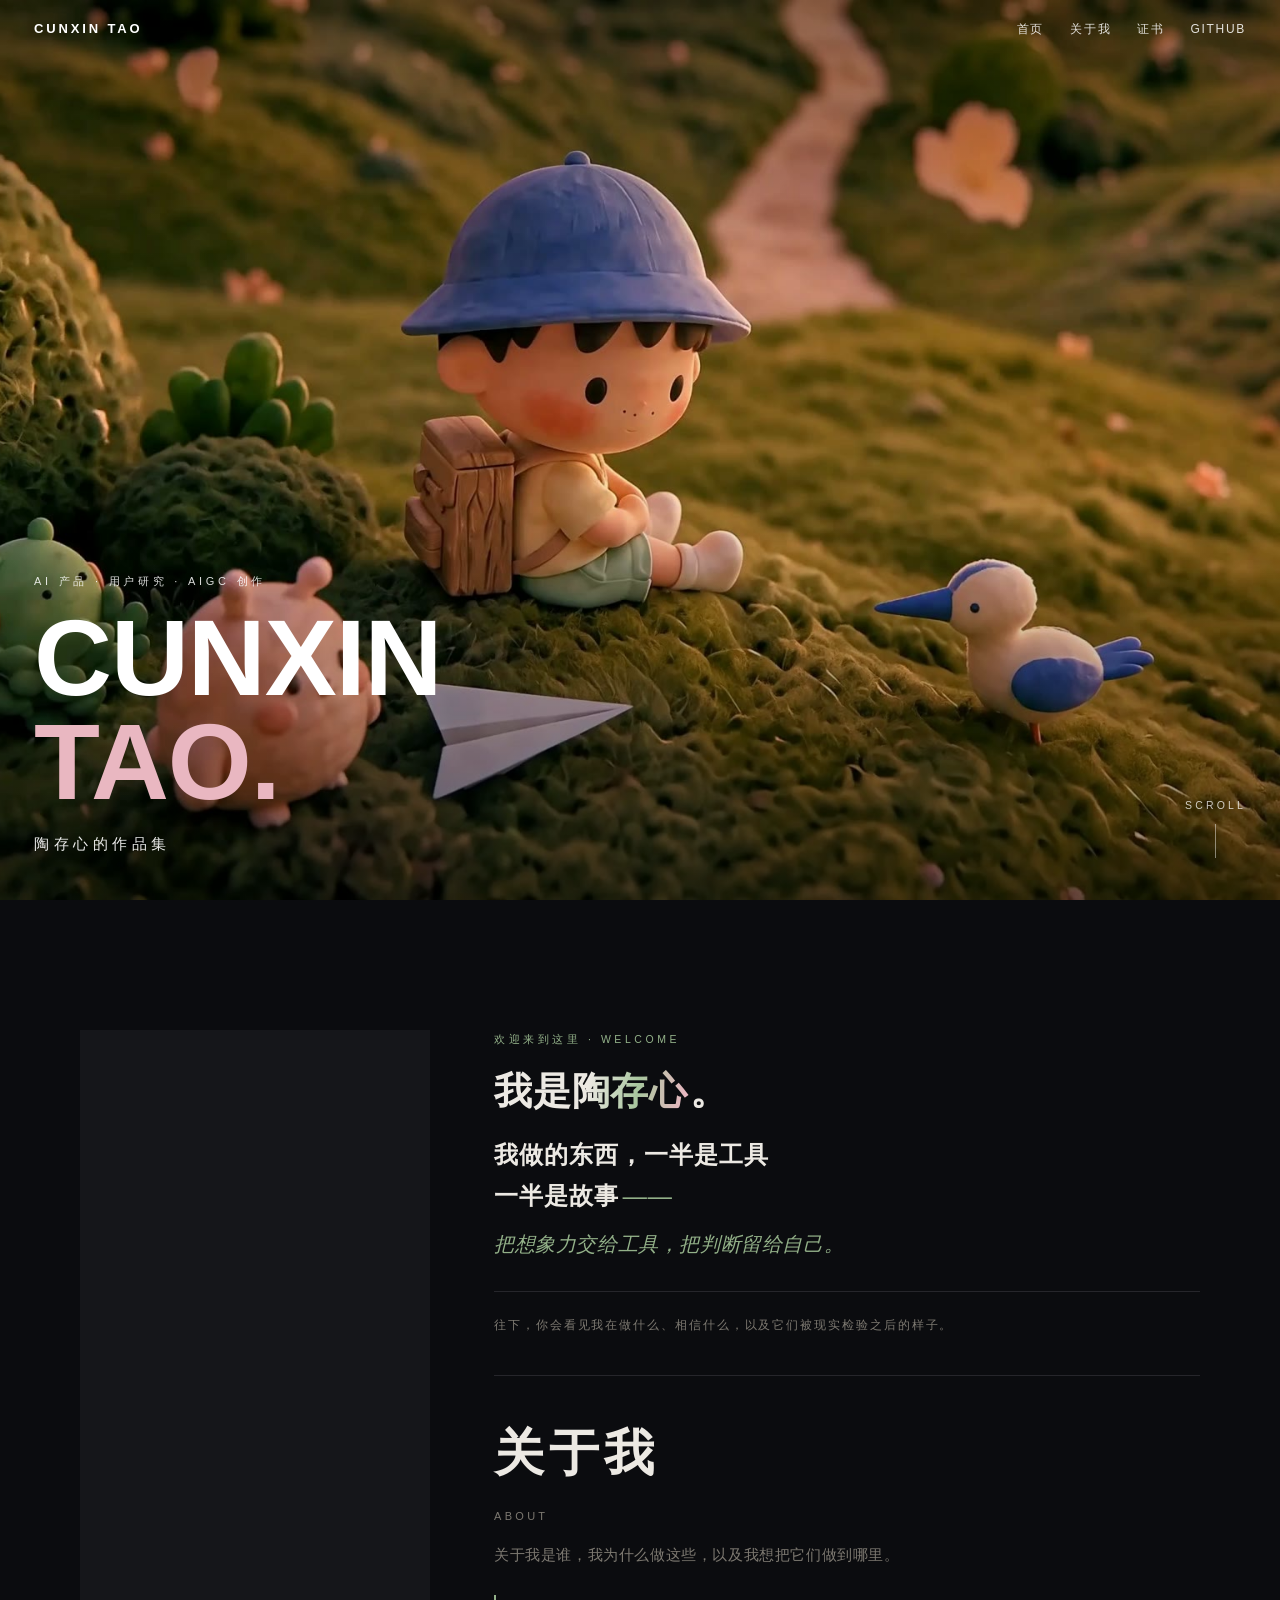
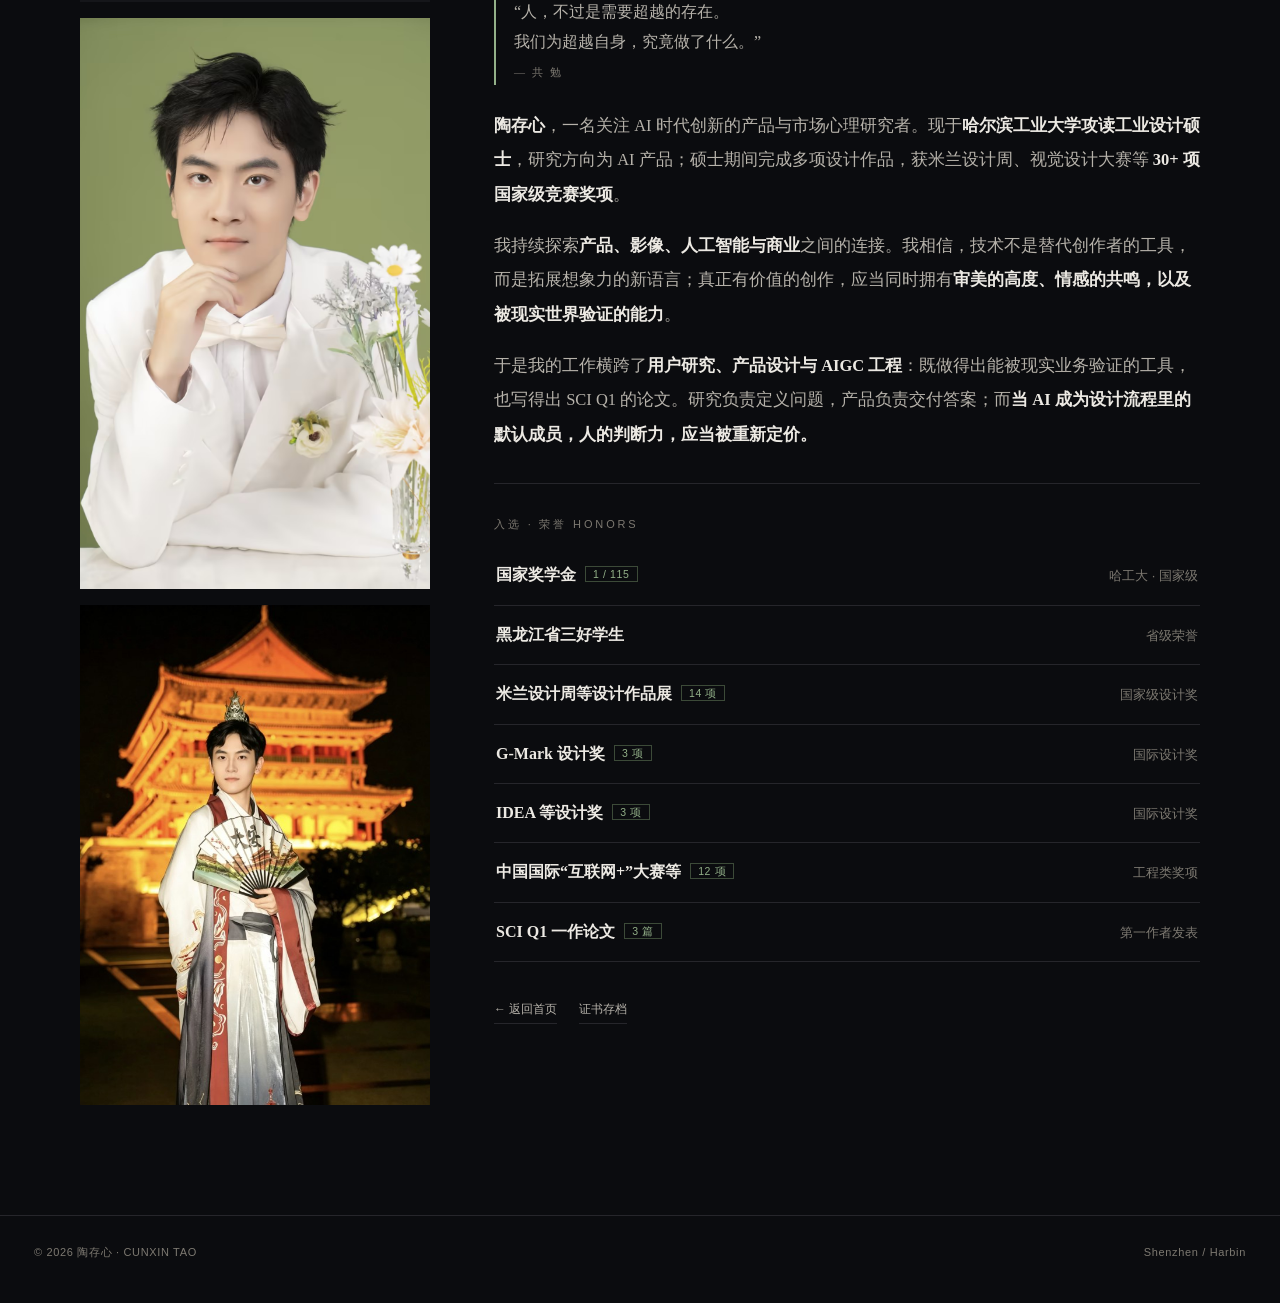
==== commit 7cee0652: "Add third portrait under video and photo" ====
--- a/about.html
+++ b/about.html
@@ -61,7 +61,7 @@
   .photo { width:100%; overflow:hidden; background:#15161a; }
   .photo img, .photo video { width:100%; height:100%; object-fit:cover; }
   .photo--main { aspect-ratio: 3 / 4.9; }
-  .photo--sub { aspect-ratio: 3 / 2; }
+  .photo--sub2 { aspect-ratio: 7/10; }
   .photo--slot { aspect-ratio: 3 / 3.6; border:1px dashed #34353c; background:#121317;
     display:flex; flex-direction:column; align-items:center; justify-content:center; gap:6px; color:var(--muted); }
   .photo--slot .plus { font-family: var(--sans); font-size: 22px; font-weight:300; color:#565a63; }
@@ -162,6 +162,9 @@
       <figure class="photo photo--main">
         <img src="assets/about-portrait.jpg?v=2" alt="陶存心">
       </figure>
+      <figure class="photo photo--sub2">
+        <img src="assets/about-portrait-3.jpg" alt="陶存心">
+      </figure>
     </aside>
 
     <!-- 右：内容 -->
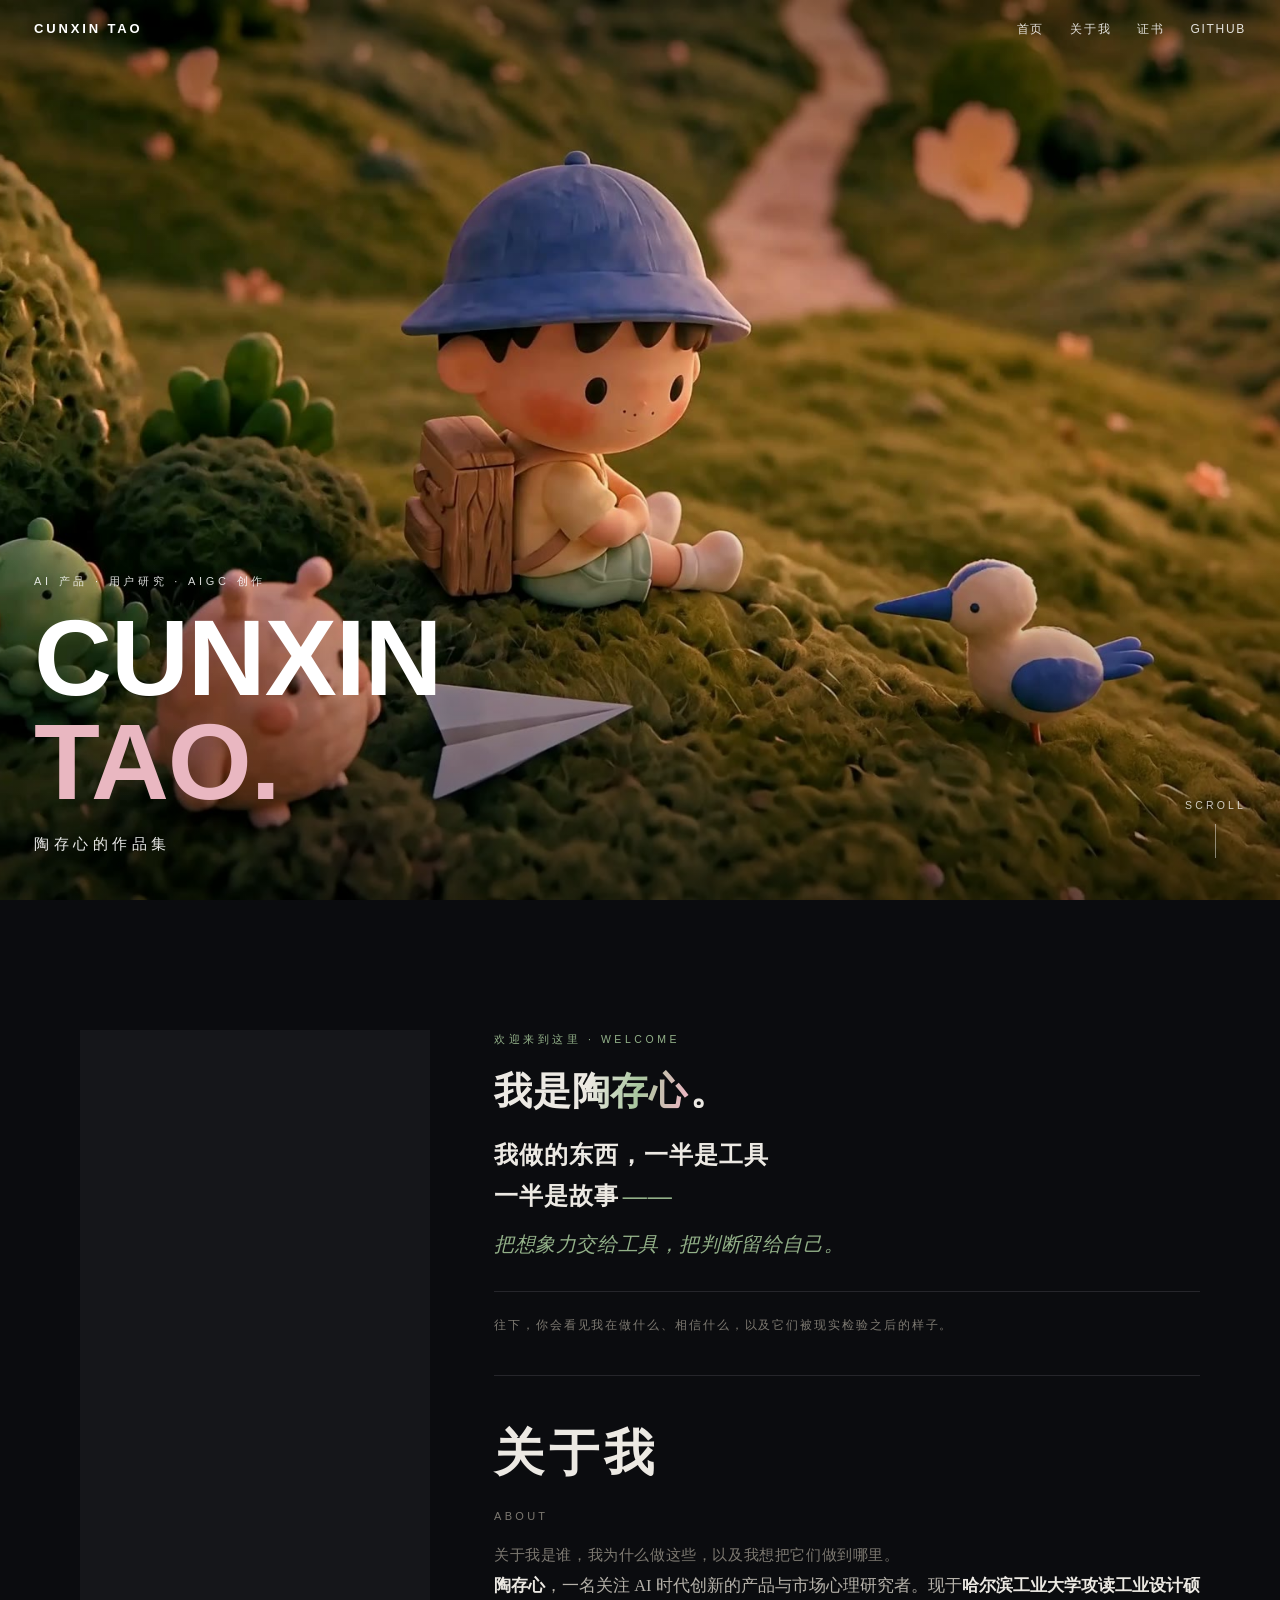
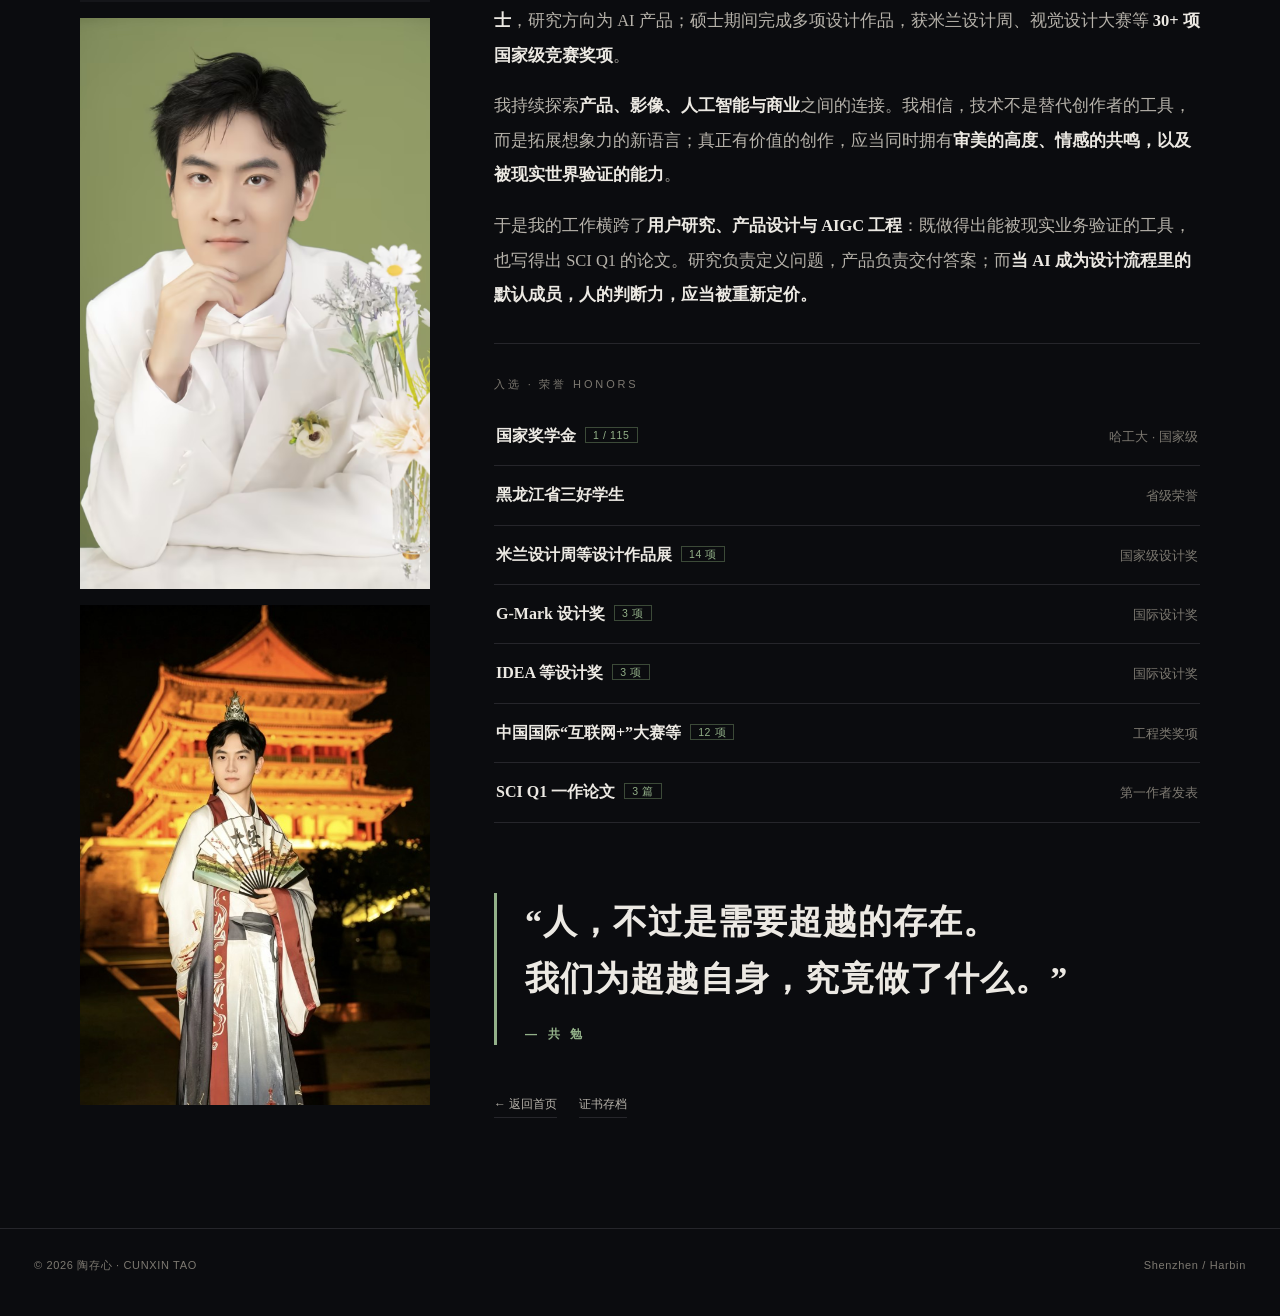
==== commit 42d4e5d9: "Move motto to end as large artistic closing quote" ====
--- a/about.html
+++ b/about.html
@@ -109,7 +109,12 @@
   .honor .name small { font-family:var(--sans); font-size:10.5px; color:var(--green); border:1px solid #3c4a38; padding:1px 7px; margin-left:9px; letter-spacing:.06em; vertical-align:2px; white-space:nowrap; }
   .honor .meta { font-family:var(--sans); font-size:13px; color:var(--muted); white-space:nowrap; }
 
-  .links { margin-top: 36px; display:flex; gap:22px; font-family:var(--sans); font-size:12px; }
+  .final { margin:70px 0 0; padding:0 0 0 28px; border-left:3px solid var(--green);
+    font-family:var(--serif); font-size:clamp(24px,3vw,34px); font-weight:700;
+    line-height:1.7; letter-spacing:.03em; color:var(--ink); }
+  .final small { display:block; margin-top:16px; font-family:var(--sans); font-style:normal;
+    font-size:12px; letter-spacing:.3em; color:var(--green); }
+  .links { margin-top:48px; display:flex; gap:22px; font-family:var(--sans); font-size:12px; }
   .links a { color:var(--soft); border-bottom:1px solid var(--line); padding-bottom:2px; transition:color .2s,border-color .2s; }
   .links a:hover { color:var(--green); border-color:var(--green); }
 
@@ -185,11 +190,6 @@
       <p class="about-sub">About</p>
       <p class="about-lede">关于我是谁，我为什么做这些，以及我想把它们做到哪里。</p>
 
-      <blockquote class="quote">
-        “人，不过是需要超越的存在。<br>我们为超越自身，究竟做了什么。”
-        <small>— 共 勉</small>
-      </blockquote>
-
       <div class="body">
         <p><strong>陶存心</strong>，一名关注 AI 时代创新的产品与市场心理研究者。现于<strong>哈尔滨工业大学攻读工业设计硕士</strong>，研究方向为 AI 产品；硕士期间完成多项设计作品，获米兰设计周、视觉设计大赛等 <strong>30+ 项国家级竞赛奖项</strong>。</p>
         <p>我持续探索<strong>产品、影像、人工智能与商业</strong>之间的连接。我相信，技术不是替代创作者的工具，而是拓展想象力的新语言；真正有价值的创作，应当同时拥有<strong>审美的高度、情感的共鸣，以及被现实世界验证的能力</strong>。</p>
@@ -207,6 +207,11 @@
       <div class="honor"><span class="name"><b>中国国际“互联网+”大赛等</b><small>12 项</small></span><span class="meta">工程类奖项</span></div>
       <div class="honor"><span class="name"><b>SCI Q1 一作论文</b><small>3 篇</small></span><span class="meta">第一作者发表</span></div>
 
+      <blockquote class="final">
+        “人，不过是需要超越的存在。<br>我们为超越自身，究竟做了什么。”
+        <small>— 共 勉</small>
+      </blockquote>
+
       <div class="links">
         <a href="index.html">← 返回首页</a>
         <a href="certificates/">证书存档</a>
